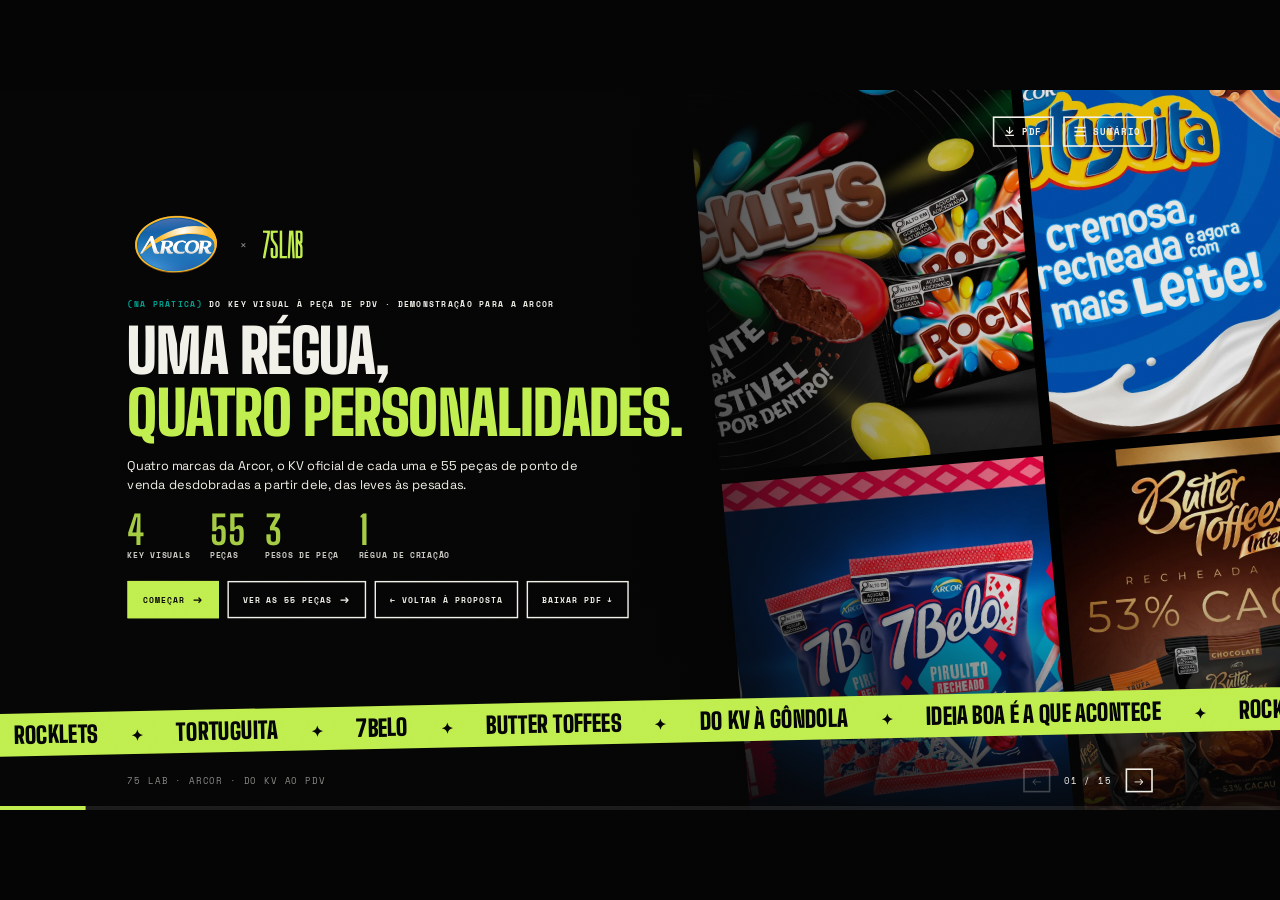
==== index.html @ d9211fee "Arcor × 75 LAB · Do KV ao PDV: estratégia de criação dos KVs e aplicação das 55 peças Co-Authored-By" ====
<!doctype html>
<html lang="pt-BR">
<head>
<meta charset="utf-8">
<meta name="viewport" content="width=device-width, initial-scale=1">
<title>Arcor × 75 LAB · Do KV ao PDV</title>
<meta name="description" content="Demonstração da 75 LAB para a Arcor: estratégia de criação do key visual à peça de ponto de venda, com 55 peças de Rocklets, Tortuguita, 7Belo e Butter Toffees.">
<meta name="robots" content="noindex">
<link rel="icon" href="assets/75lab-lime.png">
<link rel="preconnect" href="https://fonts.googleapis.com">
<link rel="preconnect" href="https://fonts.gstatic.com" crossorigin>
<link href="https://fonts.googleapis.com/css2?family=Big+Shoulders+Display:wght@700;900&family=Space+Grotesk:wght@400;500;600;700&family=Space+Mono:wght@400;700&display=swap" rel="stylesheet">
<link rel="stylesheet" href="assets/deck.css?v=20261029154907">
</head>
<body>

<svg width="0" height="0" style="position:absolute" aria-hidden="true">
  <symbol id="i-pincel" viewBox="0 0 48 48"><path d="M30 6l12 12-20 20H10V26zM25 11l12 12M10 38l-4 4"/></symbol>
  <symbol id="i-fabrica" viewBox="0 0 48 48"><path d="M6 42V20l10 6v-6l10 6v-6l10 6V8h6v34zM13 35h5M23 35h5M33 35h5"/></symbol>
  <symbol id="i-caminhao" viewBox="0 0 48 48"><path d="M4 11h24v21H4zM28 18h9l7 8v6H28z"/><circle cx="12" cy="36" r="4"/><circle cx="36" cy="36" r="4"/></symbol>
  <symbol id="i-rede" viewBox="0 0 48 48"><rect x="19" y="19" width="10" height="10"/><rect x="5" y="5" width="8" height="8"/><rect x="35" y="5" width="8" height="8"/><rect x="5" y="35" width="8" height="8"/><rect x="35" y="35" width="8" height="8"/><path d="M13 13l6 6M35 13l-6 6M13 35l6-6M35 35l-6-6"/></symbol>
  <symbol id="i-relogio" viewBox="0 0 48 48"><circle cx="24" cy="24" r="18"/><path d="M24 13v11l8 5"/></symbol>
  <symbol id="i-escudo" viewBox="0 0 48 48"><path d="M24 4l16 6v12c0 10-7 18-16 22C15 40 8 32 8 22V10z"/><path d="M17 24l5 5 9-10"/></symbol>
  <symbol id="i-olho" viewBox="0 0 48 48"><path d="M4 24s7-13 20-13 20 13 20 13-7 13-20 13S4 24 4 24z"/><circle cx="24" cy="24" r="6"/></symbol>
  <symbol id="i-cadeado" viewBox="0 0 48 48"><rect x="10" y="22" width="28" height="20"/><path d="M16 22v-6a8 8 0 0 1 16 0v6M24 30v5"/></symbol>
  <symbol id="i-check" viewBox="0 0 48 48"><path d="M9 25l9 9 21-21"/></symbol>
  <symbol id="i-x" viewBox="0 0 48 48"><path d="M12 12l24 24M36 12L12 36"/></symbol>
  <symbol id="i-qr" viewBox="0 0 64 64"><rect x="8" y="8" width="18" height="18"/><rect x="38" y="8" width="18" height="18"/><rect x="8" y="38" width="18" height="18"/><path d="M14 14h6v6h-6zM44 14h6v6h-6zM14 44h6v6h-6zM38 38h6v6h-6zM50 50h6M50 38v6M38 50h6M44 44h6"/></symbol>
  <symbol id="i-pin" viewBox="0 0 48 48"><path d="M24 44s14-13 14-24a14 14 0 0 0-28 0c0 11 14 24 14 24z"/><circle cx="24" cy="20" r="5"/></symbol>
  <symbol id="i-camera" viewBox="0 0 48 48"><path d="M6 15h36v25H6zM17 15l3-6h8l3 6"/><circle cx="24" cy="27" r="7"/></symbol>
  <symbol id="i-calendario" viewBox="0 0 48 48"><path d="M6 10h36v32H6zM6 19h36M16 5v9M32 5v9M13 27h5M22 27h5M31 27h5M13 34h5M22 34h5"/></symbol>
  <symbol id="i-grafico" viewBox="0 0 48 48"><path d="M7 7v34h35M13 33l9-10 6 6 12-14"/></symbol>
  <symbol id="i-alvo" viewBox="0 0 48 48"><circle cx="24" cy="24" r="18"/><circle cx="24" cy="24" r="10"/><circle cx="24" cy="24" r="2"/></symbol>
  <symbol id="i-pessoas" viewBox="0 0 48 48"><circle cx="17" cy="16" r="6"/><circle cx="33" cy="18" r="5"/><path d="M5 40c0-8 5-13 12-13s12 5 12 13M29 28c7 0 13 4 13 12"/></symbol>
  <symbol id="i-raio" viewBox="0 0 48 48"><path d="M27 4L10 27h12l-3 17 19-25H26z"/></symbol>
  <symbol id="i-loja" viewBox="0 0 48 48"><path d="M6 18l4-10h28l4 10zM8 18v24h32V18M20 42V30h8v12"/></symbol>
  <symbol id="i-caixa" viewBox="0 0 48 48"><path d="M6 14l18-8 18 8v20l-18 8-18-8zM6 14l18 8 18-8M24 22v20"/></symbol>
  <symbol id="i-arquivo" viewBox="0 0 48 48"><path d="M11 4h18l9 9v31H11zM28 4v10h10M17 25h14M17 32h14"/></symbol>
  <symbol id="i-alerta" viewBox="0 0 48 48"><path d="M24 6l20 36H4zM24 19v11M24 35v2"/></symbol>
  <symbol id="i-moeda" viewBox="0 0 48 48"><circle cx="24" cy="24" r="18"/><path d="M29 17h-7a4 4 0 0 0 0 8h4a4 4 0 0 1 0 8h-8M24 13v4M24 33v3"/></symbol>
  <symbol id="i-cubo" viewBox="0 0 48 48"><path d="M24 4l18 10v20L24 44 6 34V14zM6 14l18 10 18-10M24 24v20"/></symbol>
  <symbol id="i-sinal" viewBox="0 0 48 48"><circle cx="24" cy="30" r="3"/><path d="M16 22a11 11 0 0 1 16 0M10 16a19 19 0 0 1 28 0M24 33v10"/></symbol>
  <symbol id="i-lupa" viewBox="0 0 48 48"><circle cx="20" cy="20" r="13"/><path d="M30 30l13 13"/></symbol>
  <symbol id="i-tag" viewBox="0 0 48 48"><path d="M6 6h18l18 18-18 18L6 24z"/><circle cx="15" cy="15" r="3"/></symbol>
  <symbol id="i-pasta" viewBox="0 0 48 48"><path d="M5 10h14l4 5h20v25H5z"/></symbol>
  <symbol id="i-versao" viewBox="0 0 48 48"><circle cx="12" cy="10" r="5"/><circle cx="12" cy="38" r="5"/><circle cx="36" cy="18" r="5"/><path d="M12 15v18M36 23c0 9-12 6-21 13"/></symbol>
  <symbol id="i-nota" viewBox="0 0 48 48"><path d="M10 4h28v40l-5-4-5 4-4-4-5 4-4-4-5 4zM17 16h14M17 24h14M17 32h8"/></symbol>
  <symbol id="i-seta" viewBox="0 0 48 48"><path d="M7 24h32M29 14l10 10-10 10"/></symbol>
  <symbol id="i-chat" viewBox="0 0 48 48"><path d="M6 8h36v24H20l-9 8v-8H6z"/></symbol>
  <symbol id="i-mail" viewBox="0 0 48 48"><path d="M5 10h38v28H5zM5 10l19 16 19-16"/></symbol>
  <symbol id="i-fone" viewBox="0 0 48 48"><path d="M10 6h8l4 10-5 4c2 5 6 9 11 11l4-5 10 4v8c0 2-2 4-4 4C20 42 6 28 6 10c0-2 2-4 4-4z"/></symbol>
  <symbol id="i-clique" viewBox="0 0 48 48"><path d="M19 26V9a4 4 0 0 1 8 0v13l9 2c3 .7 5 3.6 4.4 6.6L39 39c-.5 3-3 5-6 5H24c-2 0-3.8-1-5-2.6L11 31c-1.4-2 0-4.8 2.4-4.8 1 0 2 .4 2.7 1.2L19 30"/><path d="M8 12l4 2M10 4l3 4M18 1v4"/></symbol>
  <symbol id="i-funil" viewBox="0 0 48 48"><path d="M5 7h38L28 25v15l-8 4V25z"/></symbol>
</svg>

<div id="wrap"><div id="stage" class="t-foto capa">

  <!-- ===================================================== 01 capa -->
  <section id="capa" class="tela s-capa ativa" data-tema="foto" data-titulo="Capa" data-cap="">
    <div class="kvs-capa sangra" aria-hidden="true">
      <img src="assets/kv/rocklets.webp" alt=""><img src="assets/kv/tortuguita.webp" alt=""><img src="assets/kv/7belo.webp" alt=""><img src="assets/kv/butter-toffees.webp" alt="">
    </div>
    <div class="veu sangra"></div>
    <div class="texto">
      <div class="duas-marcas anima"><img class="arcor" src="assets/logos/arcor.svg" alt="Arcor"><span>×</span><img class="lab" src="assets/logos/75lab-logo-lime.svg" alt="75 LAB"></div>
      <span class="eyebrow anima d1"><b>(Na prática)</b> Do key visual à peça de PDV · demonstração para a Arcor</span>
      <h1 class="anima d2">Uma régua,<br><span>quatro personalidades.</span></h1>
      <p class="lead anima d3">Quatro marcas da Arcor, o KV oficial de cada uma e 55 peças de ponto de venda desdobradas a partir dele, das leves às pesadas.</p>
      <div class="nums-capa anima d4"><span><b data-conta="4">4</b>key visuals</span><span><b data-conta="55">55</b>peças</span><span><b data-conta="3">3</b>pesos de peça</span><span><b data-conta="1">1</b>régua de criação</span></div>
      <div class="acoes anima d5">
        <button class="botao cheio seta" data-ir="por-que" data-cursor="Ir">Começar</button>
        <button class="botao seta" data-ir="galeria" data-cursor="Ver">Ver as 55 peças</button>
        <a class="botao so-tela" href="https://projetos.75lab.com.br/arcor-rfq-75lab/" data-cursor="Voltar">← Voltar à proposta</a>
        <a class="botao so-tela" href="arcor-kv-pdv-75lab.pdf" download="Arcor x 75 LAB - Do KV ao PDV.pdf" data-cursor="Baixar">Baixar PDF ↓</a>
      </div>
    </div>
    <div class="marquee sangra"><div>
      <span>Rocklets</span><span>Tortuguita</span><span>7Belo</span><span>Butter Toffees</span><span>Do KV à gôndola</span><span>Ideia boa é a que acontece</span>
      <span>Rocklets</span><span>Tortuguita</span><span>7Belo</span><span>Butter Toffees</span><span>Do KV à gôndola</span><span>Ideia boa é a que acontece</span>
    </div></div>
  </section>

  <!-- ===================================================== 02 por que -->
  <section id="por-que" class="tela s-porq" data-tema="claro" data-titulo="Por que fizemos antes de pedir" data-cap="(01) O ponto de partida">
    <span class="eyebrow anima"><b>(01)</b> Por que esta demonstração existe</span>
    <h2 class="anima d1">Fizemos antes de pedir, <span class="onda t-teal">com o que já é de vocês.</span></h2>
    <p class="lead anima d2">Pegamos quatro marcas reais da Arcor e o key visual oficial de cada uma, sem briefing e sem manual de marca, e desdobramos em peças de ponto de venda. É o mesmo caminho que a conta percorre toda semana: o KV entra, a peça sai pronta para aprovar.</p>
    <div class="trio">
      <div class="anima d2"><span class="n">Entra</span><strong class="num" data-conta="4">4</strong><b>KVs oficiais</b><p>Rocklets, Tortuguita, 7Belo e Butter Toffees, exatamente como a Arcor publica.</p></div>
      <i class="sta anima d3"></i>
      <div class="anima d3"><span class="n">Decide</span><strong class="num" data-conta="4">4</strong><b>decisões de criação</b><p>Promessa, herói, forma e caminho do shopper. Sempre nessa ordem.</p></div>
      <i class="sta anima d4"></i>
      <div class="sai anima d4"><span class="n">Sai</span><strong class="num" data-conta="55">55</strong><b>peças para aprovar</b><p>Conceito realista de cada peça, com medida, material e tiragem, antes de virar 3D.</p></div>
    </div>
    <p class="aviso anima d5"><svg class="ic p"><use href="#i-alerta"/></svg>Demonstração criada sem briefing nem manual de marca da Arcor. Os KVs são os oficiais das marcas; as peças são conceitos da 75 LAB em aprovação.</p>
  </section>

  <!-- ===================================================== 03 os KVs -->
  <section id="kvs" class="tela s-kvs" data-tema="escuro" data-titulo="O KV é a promessa" data-cap="(01) O ponto de partida">
    <span class="eyebrow anima"><b>(01)</b> Os quatro key visuals</span>
    <h2 class="anima d1">O KV é a promessa. <span class="t-lime">A peça tem de cumpri-la na gôndola.</span></h2>
    <div class="quatro-kv">
      <figure class="amplia anima zoom d2" data-amplia="assets/kv/rocklets.webp" data-legenda="KV oficial Rocklets" data-cursor="Ampliar"><img src="assets/kv/rocklets-p.webp" alt="KV Rocklets"><q>Crocante por fora, irresistível por dentro.</q><span>Rocklets</span></figure>
      <figure class="amplia anima zoom d3" data-amplia="assets/kv/tortuguita.webp" data-legenda="KV oficial Tortuguita" data-cursor="Ampliar"><img src="assets/kv/tortuguita-p.webp" alt="KV Tortuguita"><q>Cremosa, recheada e agora com mais leite.</q><span>Tortuguita</span></figure>
      <figure class="amplia anima zoom d4" data-amplia="assets/kv/7belo.webp" data-legenda="KV oficial 7Belo" data-cursor="Ampliar"><img src="assets/kv/7belo-p.webp" alt="KV 7Belo"><q>O sabor inconfundível de 7Belo agora em pirulito.</q><span>7Belo</span></figure>
      <figure class="amplia anima zoom d5" data-amplia="assets/kv/butter-toffees.webp" data-legenda="KV oficial Butter Toffees Intense" data-cursor="Ampliar"><img src="assets/kv/butter-toffees-p.webp" alt="KV Butter Toffees"><q>Recheada com 53% cacau.</q><span>Butter Toffees</span></figure>
    </div>
    <span class="cta so-tela"><svg class="ic"><use href="#i-clique"/></svg>Clique no KV para ver inteiro</span>
    <p class="fonte">Key visuals oficiais das marcas Arcor, usados como referência obrigatória: mesmo logo, mesma embalagem, mesmas cores e mesma linguagem.</p>
  </section>

  <!-- ===================================================== 04 método -->
  <section id="metodo" class="tela s-met" data-tema="claro" data-titulo="Do KV à peça em quatro decisões" data-cap="(02) A estratégia de criação">
    <span class="eyebrow anima"><b>(02)</b> A estratégia de criação</span>
    <h2 class="anima d1">Do KV à peça em <span class="onda t-teal">quatro decisões.</span></h2>
    <div class="degraus4">
      <div class="dg anima d2"><span class="n">01</span><svg class="ic vivo"><use href="#i-olho"/></svg><b>Ler a promessa</b><p>O que o KV diz numa frase. A peça repete a promessa, não inventa outra.</p><em>Rocklets: crocante por fora, irresistível por dentro</em></div>
      <div class="dg anima d3"><span class="n">02</span><svg class="ic vivo"><use href="#i-alvo"/></svg><b>Eleger o herói</b><p>O elemento de que a marca é dona e que ninguém confunde com o vizinho de gôndola.</p><em>Rocklets: a drágea colorida partida ao meio</em></div>
      <div class="dg anima d4"><span class="n">03</span><svg class="ic vivo"><use href="#i-cubo"/></svg><b>Levar o herói para a forma</b><p>O herói deixa de ser impressão e vira estrutura: volume, recorte, camada.</p><em>Rocklets: meias esferas termoformadas nas cores da marca</em></div>
      <div class="dg anima d5"><span class="n">04</span><svg class="ic vivo"><use href="#i-pin"/></svg><b>Distribuir pelo caminho</b><p>Cada peso de peça trabalha num metro diferente da loja, da porta ao caixa.</p><em>Rocklets: do adesivo de chão à fachada</em></div>
      <svg class="liga-met" viewBox="0 0 1456 30" preserveAspectRatio="none" aria-hidden="true"><path class="liga" d="M0 15H1440"/><path d="M1426 5l14 10-14 10" fill="none" stroke="currentColor" stroke-width="3"/></svg>
    </div>
    <div class="exemplo anima d6">
      <img src="assets/kv/rocklets-p.webp" alt="KV Rocklets">
      <svg class="ic seta-ex"><use href="#i-seta"/></svg>
      <img src="assets/pecas/rocklets/02-wobbler-p.webp" alt="Wobbler Rocklets">
      <img src="assets/pecas/rocklets/07-display-chao-p.webp" alt="Display de chão Rocklets">
      <img src="assets/pecas/rocklets/12-ilha-p.webp" alt="Ilha Rocklets">
      <p>A mesma drágea do KV, no wobbler de 15 cm, no display de 1,60 m e na ilha de 2 m.</p>
    </div>
  </section>

  <!-- ===================================================== 05 a regra -->
  <section id="regra" class="tela s-reg" data-tema="escuro" data-titulo="Inovar na ideia, nunca no efeito" data-cap="(02) A estratégia de criação">
    <span class="eyebrow anima"><b>(02)</b> A régua de criação</span>
    <h2 class="anima d1">Inovar na ideia e na forma. <span class="t-lime">Nunca no efeito.</span></h2>
    <div class="lados">
      <div class="entra anima esq d2"><span class="eyebrow"><svg class="ic p"><use href="#i-check"/></svg>Entra</span>
        <ul><li>Recorte eletrônico com borda real</li><li>Camadas de PS e papelão com espessura aparente</li><li>Hot stamping e verniz localizado</li><li>Acrílico com reflexo verdadeiro</li><li>Uma ideia forte por peça, com respiro</li><li>Embalagem real abastecendo a peça</li></ul></div>
      <div class="sai anima dir d3"><span class="eyebrow"><svg class="ic p"><use href="#i-x"/></svg>Fica de fora</span>
        <ul><li>Neon e LED brilhando em tudo</li><li>Brilho mágico e partículas</li><li>Chocolate em computação gráfica</li><li>Cor saturada e luz cinematográfica</li><li>Excesso de elementos e simetria perfeita</li><li>Caixa retangular com arte colada</li></ul></div>
    </div>
    <div class="foto-regra anima d4"><img src="assets/pecas/butter-toffees/09-totem-p.webp" alt="Totem Butter Toffees"><p><b>Foto de estúdio, não ilustração.</b> Fundo cinza neutro, luz suave, sombra real no piso. A peça é o único destaque, para a aprovação julgar a peça e não o cenário.</p></div>
    <p class="fonte">Régua aplicada nos 55 conceitos da rodada 2. A rodada 1, de artes planas aplicadas em caixas genéricas, foi reprovada pela própria 75 LAB antes de chegar a vocês.</p>
  </section>

  <!-- ===================================================== 06 sistema -->
  <section id="sistema" class="tela s-sis" data-tema="lime" data-titulo="Leves, médias e pesadas" data-cap="(02) A estratégia de criação">
    <span class="eyebrow anima"><b>(02)</b> O sistema de peças</span>
    <h2 class="anima d1">Leves convertem, médias criam ponto extra, <span class="apagada">pesadas mudam o espaço.</span></h2>
    <div class="pesos">
      <div class="ps anima d2"><span class="tag">Leves · 6 peças</span><b>Na gôndola</b><p>Régua, wobbler, stopper, testeira, clip strip e adesivo de chão. Chamam o olhar no ponto de preço e levam a mão até o produto.</p><div class="tir"><i style="--w:100%"><span>wobbler</span>3.000</i><i style="--w:66%"><span>régua e stopper</span>2.000</i><i style="--w:50%"><span>clip strip</span>1.500</i><i style="--w:27%"><span>testeira</span>800</i></div></div>
      <div class="ps anima d3"><span class="tag">Médias · 5 peças</span><b>No ponto extra</b><p>Display de chão, display de balcão, totem, ponta de gôndola e portal. Tiram a marca da prateleira e criam um segundo lugar de compra.</p><div class="tir"><i style="--w:50%"><span>display de balcão</span>1.500</i><i style="--w:10%"><span>display de chão</span>300</i><i style="--w:4%"><span>totem</span>120</i><i style="--w:2%"><span>ponta de gôndola</span>60</i></div></div>
      <div class="ps anima d4"><span class="tag">Pesadas · 4 peças</span><b>No espaço</b><p>Ilha, store in store, degustação e fachada. Poucas unidades nas lojas certas, onde a marca vira destino.</p><div class="tir"><i style="--w:1%"><span>ilha</span>15</i><i style="--w:1%"><span>store in store e degustação</span>10</i><i style="--w:1%"><span>fachada</span>4</i></div></div>
    </div>
    <p class="fonte">Tiragem de referência por marca, usada para dimensionar material e acabamento de cada peça. Quinze peças por marca; a Tortuguita fechou a rodada 2 nas leves e médias.</p>
  </section>

  <!-- ===================================================== 07 Rocklets -->
  <section id="rocklets" class="tela s-mrc s-rk" data-tema="escuro" data-titulo="Rocklets · a drágea vira volume" data-cap="(03) As quatro marcas" style="--m1:#E52421;--m2:#FFC20E">
    <div class="fundo-m sangra"></div>
    <span class="eyebrow anima"><b>Rocklets</b> · RK-01 a RK-15</span>
    <h2 class="anima d1">A drágea sai do KV <span class="t-m">e vira volume.</span></h2>
    <img class="kv-m amplia anima esq d2" src="assets/kv/rocklets-p.webp" data-amplia="assets/kv/rocklets.webp" data-legenda="KV oficial Rocklets" data-cursor="Ampliar" alt="KV Rocklets">
    <dl class="leitura anima d3">
      <div><dt>Promessa</dt><dd>Crocante por fora, irresistível por dentro.</dd></div>
      <div><dt>Herói</dt><dd>A drágea colorida partida, mostrando o chocolate.</dd></div>
      <div><dt>Código</dt><dd>Fundo preto em espiral, explosão de cores, letreiro marrom.</dd></div>
      <div><dt>Forma</dt><dd>Meias esferas termoformadas nas cores da marca, recorte que segue a silhueta das drágeas.</dd></div>
    </dl>
    <figure class="heroi amplia anima zoom d2" data-amplia="assets/pecas/rocklets/07-display-chao.webp" data-legenda="RK-07 · Display de chão Rocklets" data-cursor="Ampliar"><img src="assets/pecas/rocklets/07-display-chao.webp" alt="Display de chão Rocklets"><span class="etq"><b>RK-07</b>display de chão em espiral</span></figure>
    <div class="faixa-m anima d4">
      <img class="amplia" src="assets/pecas/rocklets/02-wobbler-p.webp" data-amplia="assets/pecas/rocklets/02-wobbler.webp" data-legenda="RK-02 · Wobbler Rocklets" data-cursor="Ampliar" alt="Wobbler">
      <img class="amplia" src="assets/pecas/rocklets/08-display-balcao-p.webp" data-amplia="assets/pecas/rocklets/08-display-balcao.webp" data-legenda="RK-08 · Display de balcão Rocklets" data-cursor="Ampliar" alt="Display de balcão">
      <img class="amplia" src="assets/pecas/rocklets/11-portal-p.webp" data-amplia="assets/pecas/rocklets/11-portal.webp" data-legenda="RK-11 · Portal de corredor Rocklets" data-cursor="Ampliar" alt="Portal">
      <img class="amplia" src="assets/pecas/rocklets/15-fachada-p.webp" data-amplia="assets/pecas/rocklets/15-fachada.webp" data-legenda="RK-15 · Fachada de loja Rocklets" data-cursor="Ampliar" alt="Fachada">
    </div>
    <p class="porque anima d5">O display de chão gira como o vinil do fundo do KV: a espiral deixa de ser fundo e vira prateleira.</p>
  </section>

  <!-- ===================================================== 08 Tortuguita -->
  <section id="tortuguita" class="tela s-mrc s-tg" data-tema="escuro" data-titulo="Tortuguita · a mascote sai do papel" data-cap="(03) As quatro marcas" style="--m1:#FFD200;--m2:#FFFFFF">
    <div class="fundo-m sangra"></div>
    <figure class="heroi amplia anima esq d1" data-amplia="assets/pecas/tortuguita/08-display-balcao.webp" data-legenda="TG-08 · Display de balcão Tortuguita" data-cursor="Ampliar"><img src="assets/pecas/tortuguita/08-display-balcao.webp" alt="Display de balcão Tortuguita"><span class="etq"><b>TG-08</b>display de balcão</span></figure>
    <span class="eyebrow anima"><b>Tortuguita</b> · TG-01 a TG-10</span>
    <h2 class="anima d1">A mascote sai do papel <span class="t-m">e surfa na prateleira.</span></h2>
    <dl class="leitura anima d2">
      <div><dt>Promessa</dt><dd>Cremosa, recheada e agora com mais leite.</dd></div>
      <div><dt>Herói</dt><dd>A tartaruga surfando na onda de leite e chocolate.</dd></div>
      <div><dt>Código</dt><dd>Azul com espiral clara, letreiro amarelo com contorno azul.</dd></div>
      <div><dt>Forma</dt><dd>A mascote como recorte grande em camadas, e a onda de leite e chocolate como recorte da base.</dd></div>
    </dl>
    <img class="kv-m amplia anima d3" src="assets/kv/tortuguita-p.webp" data-amplia="assets/kv/tortuguita.webp" data-legenda="KV oficial Tortuguita" data-cursor="Ampliar" alt="KV Tortuguita">
    <div class="faixa-m anima d4">
      <img class="amplia" src="assets/pecas/tortuguita/02-wobbler-p.webp" data-amplia="assets/pecas/tortuguita/02-wobbler.webp" data-legenda="TG-02 · Wobbler Tortuguita" data-cursor="Ampliar" alt="Wobbler">
      <img class="amplia" src="assets/pecas/tortuguita/06-adesivo-chao-p.webp" data-amplia="assets/pecas/tortuguita/06-adesivo-chao.webp" data-legenda="TG-06 · Adesivo de chão Tortuguita" data-cursor="Ampliar" alt="Adesivo de chão">
      <img class="amplia" src="assets/pecas/tortuguita/09-totem-p.webp" data-amplia="assets/pecas/tortuguita/09-totem.webp" data-legenda="TG-09 · Totem Tortuguita" data-cursor="Ampliar" alt="Totem">
      <img class="amplia" src="assets/pecas/tortuguita/10-ponta-gondola-p.webp" data-amplia="assets/pecas/tortuguita/10-ponta-gondola.webp" data-legenda="TG-10 · Ponta de gôndola Tortuguita" data-cursor="Ampliar" alt="Ponta de gôndola">
    </div>
    <p class="porque anima d5">Personagem é o que a criança aponta de longe. Por isso a tartaruga é sempre a maior coisa da peça, e o produto fica na onda.</p>
  </section>

  <!-- ===================================================== 09 7Belo -->
  <section id="7belo" class="tela s-mrc s-7b" data-tema="escuro" data-titulo="7Belo · o pirulito em tamanho de loja" data-cap="(03) As quatro marcas" style="--m1:#FF4D7A;--m2:#FFFFFF">
    <div class="fundo-m sangra"></div>
    <img class="kv-m amplia anima d1" src="assets/kv/7belo-p.webp" data-amplia="assets/kv/7belo.webp" data-legenda="KV oficial 7Belo" data-cursor="Ampliar" alt="KV 7Belo">
    <div class="cab-m">
      <span class="eyebrow anima"><b>7Belo</b> · 7B-01 a 7B-15</span>
      <h2 class="anima d1">O pirulito ganha <span class="t-m">tamanho de loja.</span></h2>
    </div>
    <dl class="leitura anima d2">
      <div><dt>Promessa</dt><dd>O sabor inconfundível de 7Belo, agora em pirulito.</dd></div>
      <div><dt>Herói</dt><dd>O pirulito de framboesa, a novidade da linha.</dd></div>
      <div><dt>Código</dt><dd>Azul-marinho com losangos de carta, ziguezague rosa.</dd></div>
      <div><dt>Forma</dt><dd>Pirulitos gigantes em volume, esfera em acrílico e palito em tubo branco, losangos nas laterais.</dd></div>
    </dl>
    <div class="tres-h anima d3">
      <figure class="amplia" data-amplia="assets/pecas/7belo/02-wobbler.webp" data-legenda="7B-02 · Wobbler 7Belo" data-cursor="Ampliar"><img src="assets/pecas/7belo/02-wobbler-p.webp" alt="Wobbler 7Belo"><span class="etq"><b>7B-02</b>wobbler</span></figure>
      <figure class="amplia" data-amplia="assets/pecas/7belo/11-portal.webp" data-legenda="7B-11 · Portal de corredor 7Belo" data-cursor="Ampliar"><img src="assets/pecas/7belo/11-portal-p.webp" alt="Portal 7Belo"><span class="etq"><b>7B-11</b>portal de corredor</span></figure>
      <figure class="amplia" data-amplia="assets/pecas/7belo/14-degustacao.webp" data-legenda="7B-14 · Ambientação de degustação 7Belo" data-cursor="Ampliar"><img src="assets/pecas/7belo/14-degustacao-p.webp" alt="Degustação 7Belo"><span class="etq"><b>7B-14</b>degustação</span></figure>
    </div>
    <p class="porque anima d4">Lançamento precisa ser visto antes de ser lido. O pirulito em volume avisa a novidade do outro lado do corredor, e o losango garante que é 7Belo.</p>
  </section>

  <!-- ===================================================== 10 Butter Toffees -->
  <section id="butter-toffees" class="tela s-mrc s-bt" data-tema="escuro" data-titulo="Butter Toffees · a boutique dentro do supermercado" data-cap="(03) As quatro marcas" style="--m1:#D9B26A;--m2:#F2E3C2">
    <div class="fundo-m sangra"></div>
    <span class="eyebrow anima"><b>Butter Toffees Intense</b> · BT-01 a BT-15</span>
    <h2 class="anima d1">Uma boutique de chocolate <span class="t-m">dentro do supermercado.</span></h2>
    <dl class="leitura anima d2">
      <div><dt>Promessa</dt><dd>Recheada com 53% cacau.</dd></div>
      <div><dt>Herói</dt><dd>O bombom partido na onda de chocolate.</dd></div>
    </dl>
    <figure class="heroi amplia anima zoom d2" data-amplia="assets/pecas/butter-toffees/13-store-in-store.webp" data-legenda="BT-13 · Store in store Butter Toffees" data-cursor="Ampliar"><img src="assets/pecas/butter-toffees/13-store-in-store.webp" alt="Store in store Butter Toffees"><span class="etq"><b>BT-13</b>store in store</span></figure>
    <dl class="leitura dir-l anima d3">
      <div><dt>Código</dt><dd>Marrom profundo, splash de chocolate, serifa dourada.</dd></div>
      <div><dt>Forma</dt><dd>Marrom fosco com dourado em hot stamping, recortes em camadas como onda de chocolate, poucos elementos e muito respiro.</dd></div>
    </dl>
    <img class="kv-m amplia anima d3" src="assets/kv/butter-toffees-p.webp" data-amplia="assets/kv/butter-toffees.webp" data-legenda="KV oficial Butter Toffees Intense" data-cursor="Ampliar" alt="KV Butter Toffees">
    <div class="faixa-m anima d4">
      <img class="amplia" src="assets/pecas/butter-toffees/02-wobbler-p.webp" data-amplia="assets/pecas/butter-toffees/02-wobbler.webp" data-legenda="BT-02 · Wobbler Butter Toffees" data-cursor="Ampliar" alt="Wobbler">
      <img class="amplia" src="assets/pecas/butter-toffees/09-totem-p.webp" data-amplia="assets/pecas/butter-toffees/09-totem.webp" data-legenda="BT-09 · Totem Butter Toffees" data-cursor="Ampliar" alt="Totem">
      <img class="amplia" src="assets/pecas/butter-toffees/14-degustacao-p.webp" data-amplia="assets/pecas/butter-toffees/14-degustacao.webp" data-legenda="BT-14 · Ambientação de degustação Butter Toffees" data-cursor="Ampliar" alt="Degustação">
    </div>
    <p class="porque anima d5">Premium se mostra pelo que falta: menos peças na gôndola, mais acabamento, e o dourado só onde a mão encosta.</p>
  </section>

  <!-- ===================================================== 11 galeria -->
  <section id="galeria" class="tela s-gal" data-tema="claro" data-titulo="As 55 peças" data-cap="(04) As 55 peças">
    <span class="eyebrow anima"><b>(04)</b> As 55 peças da rodada 2</span>
    <h2 class="anima d1">Cada peça com medida, material <span class="onda t-teal">e função na loja.</span></h2>
    <div class="filtros anima d2" id="galMarcas"></div>
    <div class="filtros pesos-f anima d2" id="galPesos"></div>
    <div class="grade-g anima d3" id="galGrade"></div>
    <div class="ficha-g anima dir d3" id="galFicha"></div>
    <span class="cta so-tela"><svg class="ic"><use href="#i-clique"/></svg>Escolha a marca e clique na peça</span>
    <div class="todas-g" id="galTodas" aria-hidden="true"></div>
  </section>

  <!-- ===================================================== 12 mesma peça -->
  <section id="comparar" class="tela s-cmp" data-tema="escuro" data-titulo="A mesma peça, quatro marcas" data-cap="(04) As 55 peças">
    <span class="eyebrow anima"><b>(04)</b> A régua por trás das quatro</span>
    <h2 class="anima d1">A estrutura é uma régua. <span class="t-lime">A personalidade é da marca.</span></h2>
    <div class="tipos anima d2" id="cmpTipos"></div>
    <div class="quatro-c anima d3" id="cmpGrade"></div>
    <p class="leg-c anima d4" id="cmpTxt"></p>
    <span class="cta so-tela"><svg class="ic"><use href="#i-clique"/></svg>Troque o tipo de peça</span>
  </section>

  <!-- ===================================================== 13 jornada -->
  <section id="jornada" class="tela s-jor" data-tema="claro" data-titulo="O caminho do shopper" data-cap="(05) Na loja">
    <span class="eyebrow anima"><b>(05)</b> Na loja</span>
    <h2 class="anima d1">Cada peça trabalha <span class="onda t-teal">num metro diferente da loja.</span></h2>
    <div class="caminho">
      <svg class="trilha-j" viewBox="0 0 1456 40" preserveAspectRatio="none" aria-hidden="true"><path class="liga" d="M10 20H1440"/><path d="M1426 10l14 10-14 10" fill="none" stroke="currentColor" stroke-width="3"/></svg>
      <div class="et anima d2"><span class="n">01</span><b>Entrada</b><p>chama de longe</p><div class="imgs"><img src="assets/pecas/7belo/15-fachada-p.webp" alt="Fachada"><img src="assets/pecas/7belo/09-totem-p.webp" alt="Totem"></div><em>fachada · totem</em></div>
      <div class="et anima d3"><span class="n">02</span><b>Corredor</b><p>muda a direção do passo</p><div class="imgs"><img src="assets/pecas/7belo/11-portal-p.webp" alt="Portal"><img src="assets/pecas/7belo/06-adesivo-chao-p.webp" alt="Adesivo de chão"></div><em>portal · adesivo de chão</em></div>
      <div class="et anima d4"><span class="n">03</span><b>Gôndola</b><p>para o olhar no ponto de preço</p><div class="imgs"><img src="assets/pecas/7belo/03-stopper-p.webp" alt="Stopper"><img src="assets/pecas/7belo/04-testeira-p.webp" alt="Testeira"></div><em>stopper · testeira · régua · wobbler</em></div>
      <div class="et anima d5"><span class="n">04</span><b>Ponto extra</b><p>cria um segundo lugar de compra</p><div class="imgs"><img src="assets/pecas/7belo/12-ilha-p.webp" alt="Ilha"><img src="assets/pecas/7belo/10-ponta-gondola-p.webp" alt="Ponta de gôndola"></div><em>ilha · ponta · display de chão</em></div>
      <div class="et anima d6"><span class="n">05</span><b>Caixa</b><p>fecha no impulso</p><div class="imgs"><img src="assets/pecas/7belo/08-display-balcao-p.webp" alt="Display de balcão"><img src="assets/pecas/7belo/05-clipstrip-p.webp" alt="Clip strip"></div><em>display de balcão · clip strip</em></div>
    </div>
    <p class="porque-j anima d6">Uma campanha completa não é a soma das peças: é a sequência. Com 7Belo, o shopper vê o pirulito na entrada, encontra no corredor e leva no caixa.</p>
  </section>

  <!-- ===================================================== 14 próximos passos -->
  <section id="depois" class="tela s-dep2" data-tema="escuro" data-titulo="Do conceito à loja" data-cap="(05) Na loja">
    <span class="eyebrow anima"><b>(05)</b> Depois da aprovação</span>
    <h2 class="anima d1">O conceito aprovado <span class="t-lime">já sabe virar peça.</span></h2>
    <div class="trilho-d">
      <i class="linha-d"></i>
      <div class="pd anima d2"><span class="bol">01</span><em>Hoje</em><b>Aprovação</b><p>Os 55 conceitos com código (RK, TG, 7B e BT) para aprovar ou pedir ajuste peça a peça.</p></div>
      <div class="pd anima d3"><span class="bol">02</span><em>Modelo</em><b>3D e AR</b><p>O aprovado vira modelo 3D e realidade aumentada em tamanho real, aprovado dentro da loja.</p></div>
      <div class="pd anima d4"><span class="bol">03</span><em>Engenharia</em><b>Projeto executivo</b><p>Faca, vistas e cotas em DXF e PDF A3, com material e acabamento de cada peça.</p></div>
      <div class="pd anima d5"><span class="bol">04</span><em>Parceiros</em><b>Cotação e produção</b><p>Cotação garantida com parceiros homologados, prova de cor e piloto antes da tiragem.</p></div>
      <div class="pd anima d6"><span class="bol">05</span><em>Loja</em><b>Rastreio</b><p>Cada peça sai com número de série: quais chegaram, quantas montaram, com foto.</p></div>
    </div>
    <div class="acoes-d anima d6">
      <a class="botao cheio seta" href="https://projetos.75lab.com.br/arcor-rfq-75lab/#31" data-cursor="Ver">Ver a realidade aumentada na proposta</a>
      <a class="botao seta" href="https://projetos.75lab.com.br/arcor-rfq-75lab/#32" data-cursor="Ver">Ver o rastreio de PDV</a>
    </div>
  </section>

  <!-- ===================================================== 15 encerramento -->
  <section id="fim" class="tela s-fim2" data-tema="lime" data-titulo="Voltar à proposta" data-cap="(05) Na loja">
    <div class="duas-marcas anima"><img class="arcor" src="assets/logos/arcor.svg" alt="Arcor"><span>×</span><img class="lab" src="assets/logos/75lab-logo-preto.svg" alt="75 LAB"></div>
    <h2 class="anima d1">Ideia boa é a que acontece <span class="apagada">na gôndola.</span></h2>
    <p class="lead anima d2">Esta é a criação que a Arcor recebe toda semana: o KV de vocês, lido com estratégia, desdobrado em peças que sabem onde vão ficar na loja.</p>
    <div class="acoes anima d3">
      <a class="botao cheio seta" href="https://projetos.75lab.com.br/arcor-rfq-75lab/" data-cursor="Voltar">Voltar à proposta técnica</a>
      <a class="botao seta" href="https://wa.me/5511986765634?text=Ol%C3%A1%2C%20vi%20a%20demonstra%C3%A7%C3%A3o%20de%20PDV%20da%2075%20LAB%20para%20a%20Arcor" target="_blank" rel="noopener" data-cursor="Abrir">Fale conosco no WhatsApp</a>
      <button class="botao seta" data-ir="galeria" data-cursor="Ver">Rever as 55 peças</button>
    </div>
    <div class="mosaico-f anima d4" aria-hidden="true">
      <img src="assets/pecas/rocklets/12-ilha-p.webp" alt=""><img src="assets/pecas/tortuguita/10-ponta-gondola-p.webp" alt=""><img src="assets/pecas/7belo/11-portal-p.webp" alt=""><img src="assets/pecas/butter-toffees/15-fachada-p.webp" alt="">
    </div>
    <p class="inst anima d5">75 LAB Estratégia, Design e Produção Ltda · CNPJ 55.470.982/0001-77 · CENU, Torre Norte, Av. das Nações Unidas, 12.901, Brooklin, São Paulo, SP · contato@75lab.com.br · 75lab.com.br · Demonstração criada sem briefing nem manual de marca da Arcor.</p>
  </section>

  <header id="topo">
    <div class="marcas">
      <img class="arc" src="assets/logos/arcor.svg" alt="Arcor">
      <span class="x">×</span>
      <img class="lab m-escuro" src="assets/75lab-lime.png" alt="75 LAB"><img class="lab m-claro" src="assets/75lab-black.png" alt="75 LAB">
    </div>
    <div class="dir"><span class="cap" id="capTxt"></span><a id="btnPdf" href="arcor-kv-pdv-75lab.pdf" download="Arcor x 75 LAB - Do KV ao PDV.pdf" data-cursor="Baixar" aria-label="Baixar a apresentação em PDF"><svg viewBox="0 0 24 24" aria-hidden="true"><path d="M12 3v12M6 10l6 6 6-6M4 20h16"/></svg>PDF</a><button id="btnSumario" data-sumario data-cursor="Abrir"><span><i></i><i></i><i></i></span>Sumário</button></div>
  </header>
  <footer id="rodape">
    <span class="assin">75 LAB · Arcor · Do KV ao PDV</span>
    <div class="nav"><button id="ant" aria-label="Tela anterior" data-cursor="Voltar">←</button><span id="cont">01 / 15</span><button id="prox" aria-label="Próxima tela" data-cursor="Seguir">→</button></div>
  </footer>
  <div id="prog"><i></i></div>
  <div id="wipe"><img src="assets/75lab-black.png" alt=""></div>
  <nav id="sumario" aria-label="Sumário"><button class="botao mini fechar" data-cursor="Fechar">Fechar ✕</button><h2>Sumário · <span>Arcor × 75 LAB</span></h2><ol id="sumLista"></ol></nav>
  <div class="grao"></div>
</div></div>

<div id="caixa" role="dialog" aria-label="Imagem ampliada"><button class="fechar" data-cursor="Fechar">Fechar ✕</button><img id="cxImg" alt=""><p id="cxTxt"></p></div>
<div id="cursor"></div><div id="anel"><span id="anelTxt"></span></div>
<div id="gire"><img src="assets/75lab-lime.png" alt="75 LAB"><div class="tel"></div><h3>Gire o celular</h3><p>A apresentação foi desenhada na horizontal. Deitado, o celular mostra a tela inteira.</p><button class="botao mini" id="verAssim">Ver assim mesmo</button></div>

<script src="assets/pecas.js?v=20261029154907"></script>
<script src="assets/deck.js?v=20261029154907"></script>
</body>
</html>
---- assets/deck.css ----
/* Arcor × 75 LAB · Do KV ao PDV · identidade do 75lab.com.br
   palco fixo 1600x900 escalado; cantos retos; Big Shoulders + Space Grotesk + Space Mono */
:root{
  --ink:#050505;--ink-2:#101013;--ink-3:#17171c;--ink-4:#22222a;
  --paper:#F2F1E9;--paper-2:#E7E5DA;--paper-3:#DAD7C8;
  --lime:#C0EE4E;--lime-2:#AFD637;--teal:#01A290;--teal-2:#06C6AE;--alerta:#E8412C;
  --titulo:'Big Shoulders Display',Impact,sans-serif;--corpo:'Space Grotesk',system-ui,sans-serif;--mono:'Space Mono',ui-monospace,monospace;
  --linha-c:rgba(5,5,5,.16);--linha-e:rgba(242,241,233,.16);
  --mx:50%;--my:50%;
  --miolo:.88;--borda:calc(800px - 728px * var(--miolo));
}
*{box-sizing:border-box;margin:0;padding:0}
html,body{height:100%;background:var(--ink);overflow:hidden;color:var(--paper);font-family:var(--corpo);-webkit-font-smoothing:antialiased}
body.tem-mouse,body.tem-mouse *{cursor:none!important}
button{font:inherit;color:inherit;background:none;border:0}
a{color:inherit}
#wrap{position:fixed;inset:0;overflow:hidden;background:var(--ink)}
#stage{position:absolute;left:50%;top:50%;width:1600px;height:900px;margin:-450px 0 0 -800px;transform-origin:center;overflow:hidden;background:var(--ink-2)}

/* ---------- telas ---------- */
.tela{position:absolute;inset:0;overflow:hidden;visibility:hidden;opacity:0}
.tela.ativa{visibility:visible;opacity:1}
/* miolo: o conteúdo encolhe por igual a partir do centro e sobra respiro nas bordas */
.miolo{position:absolute;inset:0;transform:scale(var(--miolo));transform-origin:50% 50%}
.tela[data-tema=claro]{background:var(--paper);color:var(--ink)}
.tela[data-tema=claro2]{background:var(--paper-2);color:var(--ink)}
.tela[data-tema=escuro]{background:var(--ink-2);color:var(--paper)}
.tela[data-tema=lime]{background:var(--lime);color:var(--ink)}
.tela[data-tema=escuro]::before{content:'';position:absolute;inset:0;pointer-events:none;background:radial-gradient(520px circle at var(--mx) var(--my),rgba(192,238,78,.075),rgba(1,162,144,.035) 40%,transparent 70%)}
.grao{position:absolute;inset:0;pointer-events:none;opacity:.07;mix-blend-mode:overlay;z-index:30;background-image:url("data:image/svg+xml;utf8,<svg xmlns='http://www.w3.org/2000/svg' width='160' height='160'><filter id='n'><feTurbulence type='fractalNoise' baseFrequency='.9' numOctaves='2'/></filter><rect width='100%' height='100%' filter='url(%23n)'/></svg>")}

/* ---------- tipografia ---------- */
h1,h2,h3,.num{font-family:var(--titulo);font-weight:900;text-transform:uppercase;letter-spacing:-.02em;line-height:1.04}
h2{font-size:64px}
.eyebrow{font-family:var(--mono);font-weight:700;font-size:12px;letter-spacing:.16em;text-transform:uppercase}
.eyebrow b{color:var(--teal)}
[data-tema=escuro] .eyebrow b{color:var(--lime)}
.apagada{opacity:.38}
.t-lime{color:var(--lime)}.t-teal{color:var(--teal)}
[data-tema=claro] .t-lime,[data-tema=claro2] .t-lime{color:var(--teal)}
.onda{position:relative;white-space:nowrap}
.onda::after{content:'';position:absolute;left:0;right:0;bottom:-.08em;height:.16em;background:url("data:image/svg+xml;utf8,<svg xmlns='http://www.w3.org/2000/svg' width='40' height='12' viewBox='0 0 40 12'><path d='M0 6 Q10 0 20 6 T40 6' fill='none' stroke='%2301A290' stroke-width='3'/></svg>") repeat-x left center/40px 100%;transform:scaleX(0);transform-origin:left;transition:transform .9s cubic-bezier(.2,.7,.2,1) .5s}
.tela.ativa .onda::after{transform:scaleX(1)}
.lead{font-size:18px;line-height:1.5;max-width:640px}
.mono{font-family:var(--mono)}
.peq{font-size:14px;line-height:1.45}
.fonte{position:absolute;left:72px;right:72px;bottom:40px;font-size:9.5px;font-family:var(--mono);opacity:.5;line-height:1.45;letter-spacing:.02em}
.selo{display:inline-flex;align-items:center;gap:8px;font-family:var(--mono);font-size:11px;font-weight:700;letter-spacing:.12em;text-transform:uppercase;padding:6px 10px;background:var(--ink);color:var(--lime)}
[data-tema=escuro] .selo{background:var(--lime);color:var(--ink)}
.selo.pendente{background:transparent;color:inherit;border:2px dashed currentColor}

/* frase de fecho de cada tela */
.fecho{position:absolute;left:72px;right:72px;bottom:86px;display:flex;gap:18px;align-items:flex-start;font-family:var(--mono);font-size:13px;line-height:1.55;letter-spacing:.02em;text-transform:uppercase;padding-top:16px;border-top:2px solid var(--linha-c)}
[data-tema=escuro] .fecho{border-color:var(--linha-e)}
.fecho::before{content:'';flex:none;width:14px;height:14px;margin-top:3px;background:var(--teal)}
[data-tema=escuro] .fecho::before{background:var(--lime)}
[data-tema=lime] .fecho::before{background:var(--ink)}

/* ---------- botões ---------- */
.botao{display:inline-flex;align-items:center;gap:12px;font-family:var(--mono);font-weight:700;font-size:12px;letter-spacing:.12em;text-transform:uppercase;padding:14px 20px;border:2px solid currentColor;background:transparent;color:inherit;text-decoration:none;transition:transform .2s,background .2s,color .2s,box-shadow .2s;white-space:nowrap}
.botao:hover{background:var(--lime);color:var(--ink);border-color:var(--ink);transform:translate(-2px,-2px);box-shadow:3px 3px 0 var(--ink)}
.botao.cheio{background:var(--lime);color:var(--ink);border-color:var(--lime)}
[data-tema=claro] .botao.cheio,[data-tema=claro2] .botao.cheio,[data-tema=lime] .botao.cheio{background:var(--ink);color:var(--lime);border-color:var(--ink)}
.botao.cheio:hover{background:var(--paper);color:var(--ink);border-color:var(--ink)}
.botao.mini{padding:9px 13px;font-size:11px}
.seta::after{content:'→';font-family:var(--corpo);font-size:16px;transition:transform .2s}
.botao:hover .seta::after,.seta:hover::after{transform:translateX(3px)}

/* ícones */
.ic{width:40px;height:40px;fill:none;stroke:currentColor;stroke-width:3;stroke-linecap:square;stroke-linejoin:miter;flex:none}
.ic.p{width:24px;height:24px;stroke-width:3.5}
.ic.g{width:56px;height:56px}
.tela.ativa .ic.vivo{animation:icone 3.2s ease-in-out infinite}
@keyframes icone{0%,100%{transform:translateY(0)}50%{transform:translateY(-4px)}}

/* entrada dos elementos */
.anima{opacity:0;transform:translateY(26px);transition:opacity .7s ease,transform .7s cubic-bezier(.2,.7,.2,1)}
.anima.esq{transform:translateX(-30px)}.anima.dir{transform:translateX(30px)}.anima.zoom{transform:scale(.94)}
.tela.ativa .anima{opacity:1;transform:none}
.tela.ativa .d1{transition-delay:.15s}.tela.ativa .d2{transition-delay:.28s}.tela.ativa .d3{transition-delay:.41s}
.tela.ativa .d4{transition-delay:.54s}.tela.ativa .d5{transition-delay:.67s}.tela.ativa .d6{transition-delay:.8s}.tela.ativa .d7{transition-delay:.93s}

/* barras animadas */
.barra{height:10px;background:rgba(5,5,5,.1);position:relative;overflow:hidden}
[data-tema=escuro] .barra{background:rgba(242,241,233,.1)}
.barra i{position:absolute;left:0;top:0;bottom:0;width:0;background:var(--teal);transition:width 1.2s cubic-bezier(.2,.7,.2,1) .4s}
[data-tema=escuro] .barra i{background:var(--lime)}
.tela.ativa .barra i{width:var(--w)}

/* formas soltas do site */
.forma{position:absolute;pointer-events:none}
.forma.circ{width:150px;height:150px;border-radius:50%;border:2px dashed var(--teal);animation:gira 28s linear infinite;opacity:.55}
.forma.quad{width:22px;height:22px;background:var(--lime)}
.forma.anel{width:46px;height:46px;border-radius:50%;border:3px solid var(--teal-2);animation:pulsa 2.6s ease-in-out infinite}
@keyframes gira{to{transform:rotate(360deg)}}
@keyframes pulsa{50%{transform:scale(1.25);opacity:.4}}

/* ---------- moldura global (topo, rodapé, transição) ---------- */
#topo{position:absolute;top:30px;left:var(--borda);right:var(--borda);height:44px;display:flex;align-items:center;justify-content:space-between;z-index:40;pointer-events:none;transition:color .3s}
#topo .marcas{display:flex;align-items:center;gap:16px;pointer-events:auto}
#topo .marcas img{display:block}
#topo .alp{height:34px}
#topo .lab{height:20px}
#topo .x{font-family:var(--mono);font-size:12px;opacity:.55}
#topo .dir{display:flex;align-items:center;gap:22px}
#topo .cap{font-family:var(--mono);font-size:11px;letter-spacing:.16em;text-transform:uppercase;opacity:.7;transition:opacity .3s}
#btnSumario{pointer-events:auto;display:flex;align-items:center;gap:10px;font-family:var(--mono);font-weight:700;font-size:11px;letter-spacing:.14em;text-transform:uppercase;padding:9px 12px;border:2px solid currentColor;transition:background .2s,color .2s}
#btnSumario:hover{background:var(--lime);color:var(--ink);border-color:var(--ink)}
#btnSumario span{display:grid;gap:3px}#btnSumario span i{display:block;width:14px;height:2px;background:currentColor}
#stage.t-escuro #topo,#stage.t-escuro #rodape{color:var(--paper)}
#stage.t-claro #topo,#stage.t-claro #rodape,#stage.t-lime #topo,#stage.t-lime #rodape{color:var(--ink)}
#stage.t-foto #topo{color:var(--paper)}
#topo .marcas img.m-claro{display:none}
#stage.t-claro #topo .marcas img.m-escuro,#stage.t-lime #topo .marcas img.m-escuro{display:none}
#stage.t-claro #topo .marcas img.m-claro,#stage.t-lime #topo .marcas img.m-claro{display:block}
#stage.capa #topo .cap{opacity:0}

#rodape{position:absolute;left:var(--borda);right:var(--borda);bottom:22px;height:30px;display:flex;align-items:center;justify-content:space-between;z-index:40;font-family:var(--mono);font-size:11px;letter-spacing:.14em;text-transform:uppercase}
#rodape .assin{opacity:.55}
#rodape .nav{display:flex;align-items:center;gap:12px}
#rodape .nav button{width:34px;height:30px;border:2px solid currentColor;display:grid;place-items:center;font-family:var(--corpo);font-size:15px;transition:background .2s,color .2s}
#rodape .nav button:hover{background:var(--lime);color:var(--ink);border-color:var(--ink)}
#rodape .nav button:disabled{opacity:.25}
#cont{min-width:70px;text-align:center}
#prog{position:absolute;left:0;right:0;bottom:0;height:5px;background:rgba(127,127,127,.18);z-index:41}
#prog i{display:block;height:100%;width:0;background:var(--lime);transition:width .6s cubic-bezier(.2,.7,.2,1)}
#stage.t-lime #prog i{background:var(--ink)}

#wipe{position:absolute;inset:0;z-index:60;background:var(--lime);display:grid;place-items:center;pointer-events:none;clip-path:inset(0 0 0 100%)}
#wipe img{height:30px;opacity:.9}
#wipe.ink{background:var(--ink)}

/* sumário */
#sumario{position:absolute;inset:0;z-index:70;background:var(--ink);color:var(--paper);display:none;padding:110px var(--borda) 70px}
#sumario.aberto{display:block;animation:entra .35s ease}
@keyframes entra{from{opacity:0;transform:translateY(-14px)}}
#sumario h2{font-size:56px;margin-bottom:26px}
#sumario h2 span{color:var(--lime)}
#sumario .fechar{position:absolute;top:34px;right:var(--borda)}
#sumario ol{list-style:none;display:grid;grid-template-columns:repeat(4,1fr);gap:0 30px;counter-reset:s}
#sumario li{border-top:2px solid var(--linha-e)}
#sumario li button{width:100%;display:flex;gap:14px;align-items:baseline;padding:11px 4px;text-align:left;font-family:var(--corpo);font-size:16px;line-height:1.25;transition:background .2s,color .2s,padding .2s}
#sumario li button b{font-family:var(--mono);font-size:11px;color:var(--lime);flex:none;width:26px}
#sumario li button:hover,#sumario li button.atual{background:var(--lime);color:var(--ink);padding-left:12px}
#sumario li button:hover b,#sumario li button.atual b{color:var(--ink)}
#sumario .cap-s{grid-column:1/-1;font-family:var(--mono);font-size:11px;letter-spacing:.16em;color:var(--teal-2);text-transform:uppercase;margin:14px 0 6px;border:0}

/* lightbox */
#caixa{position:fixed;inset:0;background:rgba(5,5,5,.94);display:none;z-index:90;flex-direction:column;align-items:center;justify-content:center;gap:16px;padding:40px}
#caixa.aberta{display:flex;animation:entra .25s ease}
#caixa img{max-width:88vw;max-height:78vh;object-fit:contain}
#caixa p{font-family:var(--mono);font-size:12px;color:var(--paper);opacity:.75;letter-spacing:.08em;text-transform:uppercase}
#caixa .fechar{position:absolute;top:22px;right:28px;font-family:var(--mono);font-size:12px;letter-spacing:.12em;color:var(--paper);border:2px solid var(--paper);padding:10px 14px;text-transform:uppercase}
#caixa .fechar:hover{background:var(--lime);color:var(--ink);border-color:var(--lime)}
.amplia{cursor:zoom-in}

/* cursor em dois tons + anel que segue */
#cursor,#anel{position:fixed;left:0;top:0;pointer-events:none;z-index:100;display:none}
body.tem-mouse #cursor,body.tem-mouse #anel{display:block}
#cursor{width:10px;height:10px;margin:-5px 0 0 -5px;border-radius:50%;background:var(--ink);box-shadow:0 0 0 2px var(--paper),0 0 0 4px rgba(5,5,5,.3)}
#anel{width:38px;height:38px;margin:-19px 0 0 -19px;border-radius:50%;border:2px solid var(--ink);box-shadow:0 0 0 2px var(--paper);display:none;transition:width .2s,height .2s,margin .2s,background .2s,border-color .2s}
#anel span{position:absolute;inset:0;display:grid;place-items:center;font-family:var(--mono);font-size:10px;font-weight:700;letter-spacing:.08em;color:var(--ink);opacity:0;transition:opacity .2s;text-transform:uppercase}
#anel.sobre{width:66px;height:66px;margin:-33px 0 0 -33px;background:var(--lime);border-color:var(--ink)}
#anel.sobre span{opacity:1}
body.tem-mouse.clicou #anel{transform:scale(.8)}

/* celular em pé */
#gire{position:fixed;inset:0;z-index:120;background:var(--ink);color:var(--paper);display:none;flex-direction:column;align-items:center;justify-content:center;gap:22px;padding:32px;text-align:center}
#gire img{height:22px}
#gire h3{font-size:40px}
#gire p{font-size:16px;line-height:1.5;opacity:.8;max-width:320px}
#gire .tel{width:54px;height:90px;border:3px solid var(--lime);animation:tomba 2.4s ease-in-out infinite}
@keyframes tomba{0%,30%{transform:rotate(0)}60%,100%{transform:rotate(-90deg)}}
@media (max-width:760px) and (orientation:portrait){body:not(.forcar) #gire{display:flex}}

@media (prefers-reduced-motion:reduce){*{transition:none!important;animation:none!important}}
/* temporizador: barra que enche no botão aberto até o próximo abrir sozinho */
.relogio-auto{position:absolute;left:0;bottom:0;height:4px;width:0;background:var(--teal);z-index:5;pointer-events:none;transition-property:width;transition-timing-function:linear}
[data-tema=escuro] .relogio-auto{background:var(--lime)}
[data-tema=lime] .relogio-auto{background:var(--ink)}
.relogio-auto.corre{width:100%}

/* modo PDF (?pdf=1): tudo no estado final, sem movimento nem controles de navegação */
.pdf .anima{transition:none!important;opacity:1!important;transform:none!important}
.pdf *,.pdf *::before,.pdf *::after{animation:none!important}
.pdf .onda::after{transition:none!important}
.pdf #cursor,.pdf #anel,.pdf #prog,.pdf #btnSumario,.pdf #btnPdf,.pdf #rodape .nav button,.pdf #gire{display:none!important}
.pdf .so-tela{display:none!important}
#btnPdf{pointer-events:auto;display:flex;align-items:center;gap:8px;font-family:var(--mono);font-weight:700;font-size:11px;letter-spacing:.14em;text-transform:uppercase;padding:9px 12px;border:2px solid currentColor;text-decoration:none;transition:background .2s,color .2s}
#btnPdf svg{width:14px;height:14px;fill:none;stroke:currentColor;stroke-width:2.6;stroke-linecap:square}
#btnPdf:hover{background:var(--lime);color:var(--ink);border-color:var(--ink)}
#topo .dir{gap:12px}
#topo .dir .cap{margin-right:10px}
.pdf *,.pdf *::before,.pdf *::after{transition:none!important}
/* =====================================================================
   REORGANIZAÇÃO 29/10: capítulos, resumo e telas novas
   ===================================================================== */
/* chamada de clique: tudo que se clica diz que se clica */
.cta{display:inline-flex;align-items:center;gap:8px;font-family:var(--mono);font-size:11px;font-weight:700;letter-spacing:.12em;text-transform:uppercase;padding:6px 10px 6px 8px;background:var(--lime);color:var(--ink);position:absolute;z-index:6;white-space:nowrap}
.cta .ic{width:18px;height:18px;stroke-width:3.2;animation:toque 1.6s ease-in-out infinite}
[data-tema=lime] .cta{background:var(--ink);color:var(--lime)}
@keyframes toque{0%,100%{transform:translateY(0)}50%{transform:translateY(-3px) rotate(-8deg)}}
.destaque-cap{display:inline-block;font-family:var(--mono);font-weight:700;font-size:13px;letter-spacing:.16em;text-transform:uppercase;background:var(--ink);color:var(--lime);padding:7px 12px}
[data-tema=escuro] .destaque-cap{background:var(--lime);color:var(--ink)}

/* sumário em colunas, agrupado por capítulo */
#sumario ol{display:block;column-count:4;column-gap:30px}
#sumario li{break-inside:avoid}
#sumario li.cap-s{border:0;color:var(--lime);font-family:var(--mono);font-size:11px;letter-spacing:.16em;text-transform:uppercase;padding:14px 0 4px}
#sumario li button{padding:8px 4px;font-size:14.5px}

/* capa de capítulo */
.s-cap .num-cap{position:absolute;right:40px;bottom:-60px;font-family:var(--titulo);font-weight:900;font-size:640px;line-height:.8;color:var(--lime);opacity:.1;letter-spacing:-.04em}
.s-cap .texto{position:absolute;left:72px;top:190px;width:900px}
.s-cap .eyebrow{display:block;margin-bottom:22px}
.s-cap h2{font-size:118px;line-height:.96;margin-bottom:24px}
.s-cap .lead{font-size:24px;max-width:780px;opacity:.85}
.s-cap .dentro{position:absolute;left:1050px;top:200px;width:478px;list-style:none;counter-reset:d}
.s-cap .dentro li{display:flex;gap:16px;align-items:baseline;padding:13px 6px;border-top:2px solid var(--linha-e);font-size:19px;line-height:1.3;transition:background .2s,color .2s,padding .2s}
.s-cap .dentro li:hover{background:var(--lime);color:var(--ink);padding-left:14px}
.s-cap .dentro li i{font-style:normal;font-family:var(--mono);font-size:11px;color:var(--lime);font-weight:700}
.s-cap .dentro li:hover i{color:var(--ink)}
.s-cap .trilha-cap{position:absolute;left:72px;right:72px;bottom:100px;display:grid;grid-template-columns:repeat(8,1fr);gap:6px}
.s-cap .trilha-cap span{border-top:5px solid rgba(242,241,233,.18);padding-top:9px;font-family:var(--mono);font-size:11px;font-weight:700;letter-spacing:.1em;opacity:.55;transition:opacity .2s,border-color .2s}
.s-cap .trilha-cap span b{display:block;font-family:var(--corpo);font-weight:500;font-size:12.5px;letter-spacing:0;margin-top:4px;line-height:1.25}
.s-cap .trilha-cap span.feito{border-color:var(--teal-2);opacity:.75}
.s-cap .trilha-cap span.on{border-color:var(--lime);opacity:1;color:var(--lime)}
.s-cap .trilha-cap span:hover{opacity:1}

/* resumo executivo */
.s-res .destaque-cap{position:absolute;left:72px;top:110px}
.s-res h2{position:absolute;left:72px;top:160px;width:1300px;font-size:60px}
.s-res .quatro{position:absolute;left:72px;right:72px;top:318px;display:grid;grid-template-columns:repeat(4,1fr);gap:14px}
.s-res .bl{background:#fff;border:2px solid var(--linha-c);padding:22px 22px 20px;position:relative;min-height:330px}
.s-res .bl:nth-child(2){background:var(--ink);color:var(--paper);border-color:var(--ink)}
.s-res .bl .n{font-family:var(--mono);font-size:11px;font-weight:700;color:var(--teal);letter-spacing:.12em}
.s-res .bl:nth-child(2) .n,.s-res .bl:nth-child(2) strong{color:var(--lime)}
.s-res .bl b{display:block;font-family:var(--titulo);font-weight:900;font-size:30px;text-transform:uppercase;margin:6px 0 14px}
.s-res .bl strong{display:block;font-family:var(--titulo);font-weight:900;font-size:86px;line-height:.85;color:var(--teal)}
.s-res .bl em{display:block;font-style:normal;font-family:var(--mono);font-size:11px;letter-spacing:.1em;text-transform:uppercase;margin:6px 0 14px;opacity:.8}
.s-res .bl p{font-size:15.5px;line-height:1.45}
.s-res .faixa-res{position:absolute;left:72px;right:72px;top:672px;display:grid;grid-template-columns:repeat(3,1fr);gap:14px}
.s-res .faixa-res div{display:flex;gap:12px;align-items:flex-start;border-top:3px solid var(--ink);padding-top:12px;font-size:15px;line-height:1.4}
.s-res .faixa-res .ic{width:26px;height:26px;color:var(--teal);flex:none}

/* =====================================================================
   DO KV AO PDV · peças comuns
   ===================================================================== */
#topo .arc{height:40px}
#topo .marcas{transition:opacity .3s}
#stage.capa #topo .marcas{opacity:0}
.tela>.miolo>.eyebrow{position:absolute;left:72px;top:104px}
.tela>.miolo>h2{position:absolute;left:72px;top:134px;width:1300px;font-size:58px}
.num{font-family:var(--titulo);font-weight:900;letter-spacing:-.02em;line-height:.9}
.duas-marcas{display:flex;align-items:center;gap:22px}
.duas-marcas .arcor{height:92px;display:block}
.duas-marcas .lab{height:40px;display:block}
.duas-marcas span{font-family:var(--mono);font-size:16px;opacity:.6}
.liga{fill:none;stroke:var(--teal);stroke-width:3;stroke-dasharray:1600;stroke-dashoffset:1600;transition:stroke-dashoffset 1.6s cubic-bezier(.4,0,.2,1) .6s}
[data-tema=escuro] .liga{stroke:var(--lime)}
.tela.ativa .liga{stroke-dashoffset:0}
.etq{position:absolute;left:10px;bottom:10px;background:var(--lime);color:var(--ink);padding:4px 9px 5px;font-family:var(--mono);font-size:9.5px;font-weight:700;letter-spacing:.08em;text-transform:uppercase;line-height:1.3;z-index:2}
.etq b{display:block;font-family:var(--titulo);font-weight:900;font-size:16px;letter-spacing:0}
figure{margin:0}
.amplia img{transition:transform .35s}
.amplia:hover img,img.amplia:hover{transform:translateY(-3px)}

/* 01 capa */
.s-capa{background:#000}
.s-capa .kvs-capa{position:absolute;top:-60px;bottom:-60px;left:760px;right:-120px;display:grid;grid-template-columns:1fr 1fr;grid-template-rows:1fr 1fr;gap:14px;transform:rotate(-5deg)}
.s-capa .kvs-capa img{width:100%;height:100%;object-fit:cover;display:block;animation:respira-kv 14s ease-in-out infinite}
.s-capa .kvs-capa img:nth-child(2){animation-delay:-3.5s}.s-capa .kvs-capa img:nth-child(3){animation-delay:-7s}.s-capa .kvs-capa img:nth-child(4){animation-delay:-10.5s}
@keyframes respira-kv{0%,100%{transform:scale(1)}50%{transform:scale(1.05)}}
.s-capa .veu{position:absolute;inset:0;background:linear-gradient(90deg,#050505 0%,#050505 44%,rgba(5,5,5,.7) 56%,rgba(5,5,5,.1) 80%),linear-gradient(0deg,rgba(5,5,5,.85),transparent 30%)}
.s-capa .texto{position:absolute;left:72px;top:112px;width:880px}
.s-capa .eyebrow{display:block;margin-top:30px}
.s-capa h1{font-size:104px;line-height:1.02;margin:16px 0 20px}
.s-capa h1 span{color:var(--lime)}
.s-capa .lead{font-size:18px;opacity:.88;max-width:640px;margin-bottom:24px}
.nums-capa{display:flex;gap:28px;margin-bottom:28px}
.nums-capa span{font-family:var(--mono);font-size:11px;font-weight:700;letter-spacing:.1em;text-transform:uppercase;opacity:.85}
.nums-capa b{display:block;font-family:var(--titulo);font-size:56px;color:var(--lime);line-height:1;letter-spacing:0}
.s-capa .acoes{display:flex;gap:12px;flex-wrap:wrap}
.s-capa .marquee{position:absolute;left:0;right:0;bottom:84px;height:52px;background:var(--lime);color:var(--ink);overflow:hidden;display:flex;align-items:center;transform:rotate(-1.2deg) scale(1.03)}
.s-capa .marquee div{display:flex;gap:40px;white-space:nowrap;font-family:var(--titulo);font-weight:900;font-size:28px;text-transform:uppercase;animation:corre 38s linear infinite;padding-left:40px}
.s-capa .marquee span::after{content:'✦';margin-left:40px;font-size:18px;vertical-align:middle}
@keyframes corre{to{transform:translateX(-50%)}}

/* 02 por que */
.s-porq>.miolo>.lead{position:absolute;left:72px;top:290px;width:900px;font-size:19px;max-width:none}
.s-porq .trio{position:absolute;left:72px;right:72px;top:420px;display:flex;align-items:stretch}
.s-porq .trio>div{flex:1;background:#fff;border:2px solid var(--ink);padding:24px}
.s-porq .trio>div.sai{background:var(--ink);color:var(--paper)}
.s-porq .trio .n{font-family:var(--mono);font-size:11px;font-weight:700;letter-spacing:.14em;text-transform:uppercase;color:var(--teal)}
.s-porq .trio .sai .n{color:var(--lime)}
.s-porq .trio .num{display:block;font-size:110px;color:var(--teal);margin:6px 0 4px}
.s-porq .trio .sai .num{color:var(--lime)}
.s-porq .trio b{display:block;font-family:var(--titulo);font-weight:900;font-size:28px;text-transform:uppercase;margin-bottom:8px}
.s-porq .trio p{font-size:15px;line-height:1.45}
.sta{flex:0 0 56px;position:relative;font-style:normal}
.sta::before{content:'';position:absolute;left:8px;right:14px;top:50%;height:3px;background:var(--teal)}
.sta::after{content:'';position:absolute;right:6px;top:calc(50% - 8px);border:9px solid transparent;border-left:10px solid var(--teal);border-right:0}
.s-porq .aviso{position:absolute;left:72px;right:72px;top:728px;display:flex;gap:10px;align-items:center;font-family:var(--mono);font-size:11.5px;letter-spacing:.04em;opacity:.75}
.s-porq .aviso .ic{color:var(--teal)}

/* 03 KVs */
.s-kvs .quatro-kv{position:absolute;left:72px;right:72px;top:262px;display:grid;grid-template-columns:1fr 1fr;gap:16px 18px}
.s-kvs figure{position:relative;height:250px;overflow:hidden;background:#000}
.s-kvs figure img{width:100%;height:100%;object-fit:cover;display:block;opacity:.92}
.s-kvs figure::after{content:'';position:absolute;inset:0;background:linear-gradient(0deg,rgba(5,5,5,.9),rgba(5,5,5,0) 55%);pointer-events:none}
.s-kvs figure q{position:absolute;left:20px;right:140px;bottom:16px;z-index:2;font-family:var(--titulo);font-weight:900;font-size:30px;line-height:1.02;text-transform:uppercase;quotes:'“' '”'}
.s-kvs figure span{position:absolute;right:16px;bottom:18px;z-index:2;font-family:var(--mono);font-size:11px;font-weight:700;letter-spacing:.12em;text-transform:uppercase;color:var(--lime)}
.s-kvs .cta{right:72px;top:228px}

/* 04 método */
.s-met .degraus4{position:absolute;left:72px;right:72px;top:262px;display:grid;grid-template-columns:repeat(4,1fr);gap:16px}
.s-met .dg{background:#fff;border:2px solid var(--ink);padding:22px 20px 18px;position:relative;min-height:250px}
.s-met .dg .n{position:absolute;top:16px;right:18px;font-family:var(--titulo);font-weight:900;font-size:40px;color:var(--teal);line-height:1}
.s-met .dg .ic{color:var(--teal)}
.s-met .dg b{display:block;font-family:var(--titulo);font-weight:900;font-size:27px;text-transform:uppercase;margin:12px 0 8px;line-height:1.02}
.s-met .dg p{font-size:14.5px;line-height:1.45;margin-bottom:12px}
.s-met .dg em{display:block;font-style:normal;font-family:var(--mono);font-size:10.5px;font-weight:700;letter-spacing:.04em;text-transform:uppercase;border-top:2px dashed var(--linha-c);padding-top:10px;color:var(--teal)}
.s-met .liga-met{position:absolute;left:0;right:0;bottom:-26px;width:100%;height:20px;color:var(--teal)}
.s-met .exemplo{position:absolute;left:72px;right:72px;top:572px;display:flex;align-items:center;gap:14px;background:var(--ink);color:var(--paper);padding:14px}
.s-met .exemplo img{height:150px;width:auto;display:block}
.s-met .exemplo img:first-child{width:268px;object-fit:cover}
.s-met .exemplo .seta-ex{width:40px;height:40px;color:var(--lime)}
.s-met .exemplo p{flex:1;font-family:var(--titulo);font-weight:900;font-size:26px;line-height:1.05;text-transform:uppercase;padding-left:10px}

/* 05 a regra */
.s-reg .lados{position:absolute;left:72px;top:262px;width:880px;display:grid;grid-template-columns:1fr 1fr;gap:16px}
.s-reg .lados>div{border:2px solid var(--linha-e);padding:20px 22px}
.s-reg .lados .entra{border-color:var(--lime)}
.s-reg .lados .eyebrow{display:flex;align-items:center;gap:8px;margin-bottom:12px}
.s-reg .entra .eyebrow{color:var(--lime)}
.s-reg .sai .eyebrow{color:#FF6B57}
.s-reg ul{list-style:none}
.s-reg li{padding:10px 0;border-top:1px solid var(--linha-e);font-size:16px}
.s-reg .sai li{opacity:.7;text-decoration:line-through;text-decoration-color:rgba(255,107,87,.7)}
.s-reg .foto-regra{position:absolute;left:1000px;right:72px;top:262px}
.s-reg .foto-regra img{width:100%;height:330px;object-fit:cover;display:block;border:2px solid var(--linha-e)}
.s-reg .foto-regra p{font-size:15px;line-height:1.45;margin-top:14px}
.s-reg .foto-regra p b{display:block;font-family:var(--titulo);font-weight:900;font-size:24px;text-transform:uppercase;color:var(--lime);margin-bottom:4px}

/* 06 sistema */
.s-sis .pesos{position:absolute;left:72px;right:72px;top:290px;display:grid;grid-template-columns:repeat(3,1fr);gap:16px}
.s-sis .ps{border:3px solid var(--ink);padding:22px;background:rgba(255,255,255,.35)}
.s-sis .ps:nth-child(3){background:var(--ink);color:var(--paper)}
.s-sis .tag{display:inline-block;font-family:var(--mono);font-size:11px;font-weight:700;letter-spacing:.12em;text-transform:uppercase;background:var(--ink);color:var(--lime);padding:5px 9px}
.s-sis .ps:nth-child(3) .tag{background:var(--lime);color:var(--ink)}
.s-sis .ps b{display:block;font-family:var(--titulo);font-weight:900;font-size:40px;text-transform:uppercase;margin:12px 0 8px}
.s-sis .ps p{font-size:15px;line-height:1.45;min-height:88px}
.s-sis .tir{margin-top:14px;display:grid;gap:7px}
.s-sis .tir i{display:block;font-style:normal;position:relative;font-family:var(--titulo);font-weight:900;font-size:20px;text-align:right;padding:2px 0 3px;border-bottom:2px solid currentColor}
.s-sis .tir i::before{content:'';position:absolute;left:0;bottom:-2px;height:8px;width:var(--w);min-width:6px;background:currentColor;transform:scaleX(0);transform-origin:left;transition:transform 1s cubic-bezier(.2,.7,.2,1) .6s}
.s-sis.ativa .tir i::before{transform:none}
.s-sis .tir span{position:absolute;left:0;top:4px;font-family:var(--mono);font-size:10.5px;font-weight:700;letter-spacing:.06em;text-transform:uppercase}

/* 07 a 10 · as quatro marcas */
.s-mrc{color:var(--paper)}
.s-mrc .fundo-m{position:absolute;inset:0}
.s-rk .fundo-m{background:radial-gradient(circle at 78% 40%,#262626 0,#0b0b0b 60%)}
.s-tg .fundo-m{background:radial-gradient(circle at 25% 45%,#2C7BE5 0,#14469E 65%)}
.s-7b .fundo-m{background:linear-gradient(135deg,#1B2A6B 0,#0F1940 100%)}
.s-bt .fundo-m{background:radial-gradient(circle at 50% 40%,#4A2C1C 0,#1E110A 70%)}
.s-mrc .fundo-m::after{content:'';position:absolute;inset:0;background:repeating-radial-gradient(circle at 80% 40%,rgba(255,255,255,.035) 0 2px,transparent 2px 22px);pointer-events:none}
.s-mrc .eyebrow b{color:var(--m1)}
.t-m{color:var(--m1)}
.s-mrc .leitura{display:grid;gap:0}
.s-mrc .leitura div{display:grid;grid-template-columns:110px 1fr;gap:14px;padding:11px 0;border-top:2px solid rgba(255,255,255,.16)}
.s-mrc .leitura dt{font-family:var(--mono);font-size:11px;font-weight:700;letter-spacing:.12em;text-transform:uppercase;color:var(--m1);padding-top:3px}
.s-mrc .leitura dd{font-size:16px;line-height:1.4;margin:0}
.s-mrc .heroi{position:absolute;overflow:hidden;background:#e9e9e7}
.s-mrc .heroi img{width:100%;height:100%;object-fit:cover;display:block}
.s-mrc .etq{background:var(--m1);color:#111}
.s-mrc .kv-m{position:absolute;object-fit:cover;display:block;border:3px solid var(--m1)}
.s-mrc .faixa-m{position:absolute;display:grid;gap:10px}
.s-mrc .faixa-m img{width:100%;height:100%;object-fit:cover;display:block;background:#e9e9e7}
.s-mrc .porque{position:absolute;font-family:var(--titulo);font-weight:900;font-size:24px;line-height:1.08;text-transform:uppercase;padding-left:16px;border-left:5px solid var(--m1)}
/* Rocklets: KV e leitura à esquerda, herói alto à direita */
.s-rk>.miolo>h2{width:820px;font-size:56px}
.s-rk .kv-m{left:72px;top:262px;width:380px;height:214px}
.s-rk .leitura{position:absolute;left:480px;top:262px;width:440px}
.s-rk .heroi{left:970px;top:104px;width:558px;height:628px}
.s-rk .faixa-m{left:72px;top:530px;width:848px;height:160px;grid-template-columns:repeat(4,1fr)}
.s-rk .porque{left:72px;top:716px;width:848px;font-size:21px}
/* Tortuguita: herói à esquerda, leitura e KV à direita */
.s-tg .heroi{left:72px;top:104px;width:560px;height:628px}
.s-tg>.miolo>.eyebrow{left:680px}
.s-tg>.miolo>h2{left:680px;width:848px;font-size:56px}
.s-tg .leitura{position:absolute;left:680px;top:286px;width:500px}
.s-tg .kv-m{left:1210px;top:300px;width:318px;height:179px}
.s-tg .faixa-m{left:680px;top:532px;width:848px;height:150px;grid-template-columns:repeat(4,1fr)}
.s-tg .porque{left:680px;top:706px;width:848px;font-size:20px}
/* 7Belo: KV em faixa no topo à direita, leitura em colunas, três heróis */
.s-7b .cab-m{position:absolute;left:72px;top:104px;width:640px}
.s-7b .cab-m .eyebrow{display:block;margin-bottom:12px}
.s-7b .cab-m h2{font-size:60px}
.s-7b .kv-m{left:780px;top:104px;width:748px;height:200px}
.s-7b .leitura{position:absolute;left:72px;right:72px;top:328px;grid-template-columns:repeat(4,1fr);gap:0 22px}
.s-7b .leitura div{grid-template-columns:1fr;gap:6px}
.s-7b .tres-h{position:absolute;left:72px;top:470px;width:1080px;height:260px;display:grid;grid-template-columns:1fr 1.2fr 1fr;gap:12px}
.s-7b .tres-h figure{position:relative;overflow:hidden;background:#e9e9e7}
.s-7b .tres-h img{width:100%;height:100%;object-fit:cover;display:block}
.s-7b .porque{left:1190px;top:480px;width:338px;font-size:22px}
/* Butter Toffees: herói no centro, leitura dos dois lados */
.s-bt>.miolo>.eyebrow{left:72px;top:104px}
.s-bt>.miolo>h2{font-size:54px;width:1400px;color:var(--m2)}
.s-bt .leitura{position:absolute;left:72px;top:262px;width:380px}
.s-bt .leitura.dir-l{left:1148px}
.s-bt .heroi{left:480px;top:220px;width:640px;height:420px;border:2px solid var(--m1)}
.s-bt .kv-m{left:1148px;top:474px;width:380px;height:214px}
.s-bt .faixa-m{left:72px;top:474px;width:380px;height:214px;grid-template-columns:repeat(3,1fr)}
.s-bt .porque{left:480px;top:668px;width:640px;font-size:21px;color:var(--m2)}

/* 11 galeria */
.s-gal .filtros{position:absolute;left:72px;top:232px;display:flex;gap:6px}
.s-gal .pesos-f{top:278px}
.s-gal .filtros button{font-family:var(--mono);font-size:11px;font-weight:700;letter-spacing:.1em;text-transform:uppercase;padding:9px 12px;border:2px solid var(--ink);transition:background .2s,color .2s}
.s-gal .filtros button.on,.s-gal .filtros button:hover{background:var(--ink);color:var(--lime)}
.s-gal .pesos-f button{padding:6px 10px;font-size:10px;border-color:var(--linha-c)}
.s-gal .grade-g{position:absolute;left:72px;top:330px;width:900px;height:410px;display:grid;grid-template-columns:repeat(5,1fr);grid-auto-rows:131px;gap:9px;overflow:hidden;align-content:start}
.s-gal .grade-g button{position:relative;background:#fff;border:2px solid transparent;overflow:hidden;animation:surge .4s both}
.s-gal .grade-g button img{width:100%;height:100%;object-fit:cover;display:block}
.s-gal .grade-g button span{position:absolute;left:0;right:0;bottom:0;background:rgba(5,5,5,.78);color:var(--paper);font-family:var(--mono);font-size:9.5px;font-weight:700;letter-spacing:.06em;text-transform:uppercase;padding:4px 6px;text-align:left}
.s-gal .grade-g button.on{border-color:var(--teal)}
.s-gal .grade-g button.on span{background:var(--teal)}
@keyframes surge{from{opacity:0;transform:translateY(12px)}}
.s-gal .ficha-g{position:absolute;left:1000px;right:72px;top:232px;height:508px;background:var(--ink);color:var(--paper);display:flex;flex-direction:column}
.s-gal .ficha-g figure{flex:1;background:#e9e9e7;overflow:hidden;position:relative;cursor:zoom-in}
.s-gal .ficha-g figure img{width:100%;height:100%;object-fit:contain;display:block}
.s-gal .ficha-g .dados{padding:16px 18px}
.s-gal .ficha-g .dados b{display:block;font-family:var(--titulo);font-weight:900;font-size:26px;text-transform:uppercase;line-height:1.02}
.s-gal .ficha-g .dados .cod{font-family:var(--mono);font-size:11px;font-weight:700;letter-spacing:.12em;color:var(--lime)}
.s-gal .ficha-g .dados p{font-size:13.5px;line-height:1.4;margin:6px 0 10px;opacity:.85}
.s-gal .ficha-g .dados dl{display:grid;grid-template-columns:repeat(3,1fr);gap:8px;margin:0}
.s-gal .ficha-g .dados dt{font-family:var(--mono);font-size:9.5px;letter-spacing:.1em;text-transform:uppercase;opacity:.6}
.s-gal .ficha-g .dados dd{margin:2px 0 0;font-size:12.5px;font-weight:600}
.s-gal .cta{right:72px;top:192px}
.s-gal .todas-g{display:none}
.pdf .s-gal .filtros,.pdf .s-gal .grade-g,.pdf .s-gal .ficha-g{display:none}
.pdf .s-gal .todas-g{display:grid;position:absolute;left:72px;right:72px;top:232px;grid-template-columns:repeat(11,1fr);gap:6px}
.pdf .s-gal .todas-g div{position:relative;background:#fff;height:96px;overflow:hidden}
.pdf .s-gal .todas-g img{width:100%;height:100%;object-fit:cover;display:block}
.pdf .s-gal .todas-g span{position:absolute;left:0;bottom:0;background:rgba(5,5,5,.8);color:var(--paper);font-family:var(--mono);font-size:8px;font-weight:700;padding:2px 4px}

/* 12 a mesma peça */
.s-cmp .tipos{position:absolute;left:72px;top:232px;display:flex;gap:6px}
.s-cmp .tipos button{position:relative;font-family:var(--mono);font-size:11px;font-weight:700;letter-spacing:.1em;text-transform:uppercase;padding:9px 12px;border:2px solid var(--paper);transition:background .2s,color .2s;overflow:hidden}
.s-cmp .tipos button.on,.s-cmp .tipos button:hover{background:var(--lime);color:var(--ink);border-color:var(--lime)}
.s-cmp .quatro-c{position:absolute;left:72px;right:72px;top:290px;height:420px;display:grid;grid-template-columns:repeat(4,1fr);gap:14px}
.s-cmp .quatro-c figure{position:relative;background:#e9e9e7;overflow:hidden;animation:surge .45s both}
.s-cmp .quatro-c figure:nth-child(2){animation-delay:.08s}.s-cmp .quatro-c figure:nth-child(3){animation-delay:.16s}.s-cmp .quatro-c figure:nth-child(4){animation-delay:.24s}
.s-cmp .quatro-c img{width:100%;height:100%;object-fit:cover;display:block}
.s-cmp .quatro-c .etq{background:var(--cor)}
.s-cmp .leg-c{position:absolute;left:72px;right:72px;top:732px;font-size:17px;line-height:1.45;max-width:1100px}
.s-cmp .cta{right:72px;top:238px}

/* 13 jornada */
.s-jor .caminho{position:absolute;left:72px;right:72px;top:262px;display:grid;grid-template-columns:repeat(5,1fr);gap:14px}
.s-jor .trilha-j{position:absolute;left:0;right:0;top:-30px;width:100%;height:24px;color:var(--teal)}
.s-jor .et{background:#fff;border:2px solid var(--ink);padding:16px 14px 14px;position:relative}
.s-jor .et .n{position:absolute;top:-16px;left:14px;background:var(--teal);color:#fff;font-family:var(--titulo);font-weight:900;font-size:20px;padding:1px 10px}
.s-jor .et b{display:block;font-family:var(--titulo);font-weight:900;font-size:30px;text-transform:uppercase;margin-top:6px}
.s-jor .et p{font-size:14px;opacity:.8;margin:2px 0 10px}
.s-jor .et .imgs{display:grid;grid-template-columns:1fr 1fr;gap:6px;height:200px}
.s-jor .et .imgs img{width:100%;height:100%;object-fit:cover;display:block;background:#e9e9e7}
.s-jor .et em{display:block;font-style:normal;font-family:var(--mono);font-size:10px;font-weight:700;letter-spacing:.06em;text-transform:uppercase;margin-top:10px;color:var(--teal)}
.s-jor .porque-j{position:absolute;left:72px;right:72px;top:668px;font-family:var(--titulo);font-weight:900;font-size:26px;line-height:1.08;text-transform:uppercase;padding-left:16px;border-left:5px solid var(--teal);max-width:1200px}

/* 14 depois da aprovação */
.s-dep2 .trilho-d{position:absolute;left:72px;right:72px;top:286px;display:grid;grid-template-columns:repeat(5,1fr);gap:22px}
.s-dep2 .linha-d{position:absolute;left:31px;right:0;top:30px;height:3px;background:var(--linha-e)}
.s-dep2 .linha-d::after{content:'';position:absolute;left:0;top:0;bottom:0;width:0;background:var(--lime);transition:width 2.2s cubic-bezier(.4,0,.2,1) .5s}
.s-dep2.ativa .linha-d::after{width:100%}
.s-dep2 .pd{position:relative;padding-top:84px}
.s-dep2 .bol{position:absolute;top:0;left:0;width:62px;height:62px;border:3px solid var(--lime);background:var(--ink-2);display:grid;place-items:center;font-family:var(--titulo);font-weight:900;font-size:28px;color:var(--lime)}
.s-dep2 .pd:first-of-type .bol{background:var(--lime);color:var(--ink)}
.s-dep2 .pd em{font-style:normal;font-family:var(--mono);font-size:11px;font-weight:700;letter-spacing:.12em;text-transform:uppercase;opacity:.7}
.s-dep2 .pd b{display:block;font-family:var(--titulo);font-weight:900;font-size:30px;text-transform:uppercase;margin:4px 0 10px}
.s-dep2 .pd p{font-size:15px;line-height:1.45;opacity:.9}
.s-dep2 .acoes-d{position:absolute;left:72px;top:640px;display:flex;gap:12px}

/* 15 encerramento */
.s-fim2 .duas-marcas{position:absolute;left:72px;top:104px}
.s-fim2 .duas-marcas .arcor{height:76px}
.s-fim2 .duas-marcas .lab{height:34px}
.s-fim2>.miolo>h2{top:212px;font-size:96px;width:900px;line-height:.98}
.s-fim2>.miolo>.lead{position:absolute;left:72px;top:430px;width:760px;font-size:19px}
.s-fim2 .acoes{position:absolute;left:72px;top:536px;display:flex;gap:12px;flex-wrap:wrap;width:820px}
.s-fim2 .mosaico-f{position:absolute;left:1000px;right:72px;top:104px;height:620px;display:grid;grid-template-columns:1fr 1fr;gap:10px}
.s-fim2 .mosaico-f img{width:100%;height:100%;object-fit:cover;display:block;border:3px solid var(--ink);background:#e9e9e7}
.s-fim2 .inst{position:absolute;left:72px;right:72px;bottom:66px;font-family:var(--mono);font-size:10.5px;line-height:1.6;border-top:2px solid rgba(5,5,5,.25);padding-top:14px}

.pdf .cta{display:none!important}
/* ajustes: título da capa em duas linhas e miniaturas presas à altura da faixa */
.s-capa h1{font-size:86px;margin:14px 0 18px}
.s-capa h1 br{display:block}
.s-mrc .faixa-m{grid-template-rows:minmax(0,1fr)}
.s-mrc .faixa-m img{min-height:0;min-width:0}
.s-tg .faixa-m{top:548px;height:140px}
.s-tg .porque{top:712px}
.s-capa .kvs-capa{left:900px}
.s-gal .ficha-g .dados dl{grid-template-columns:repeat(4,auto);gap:8px 18px}
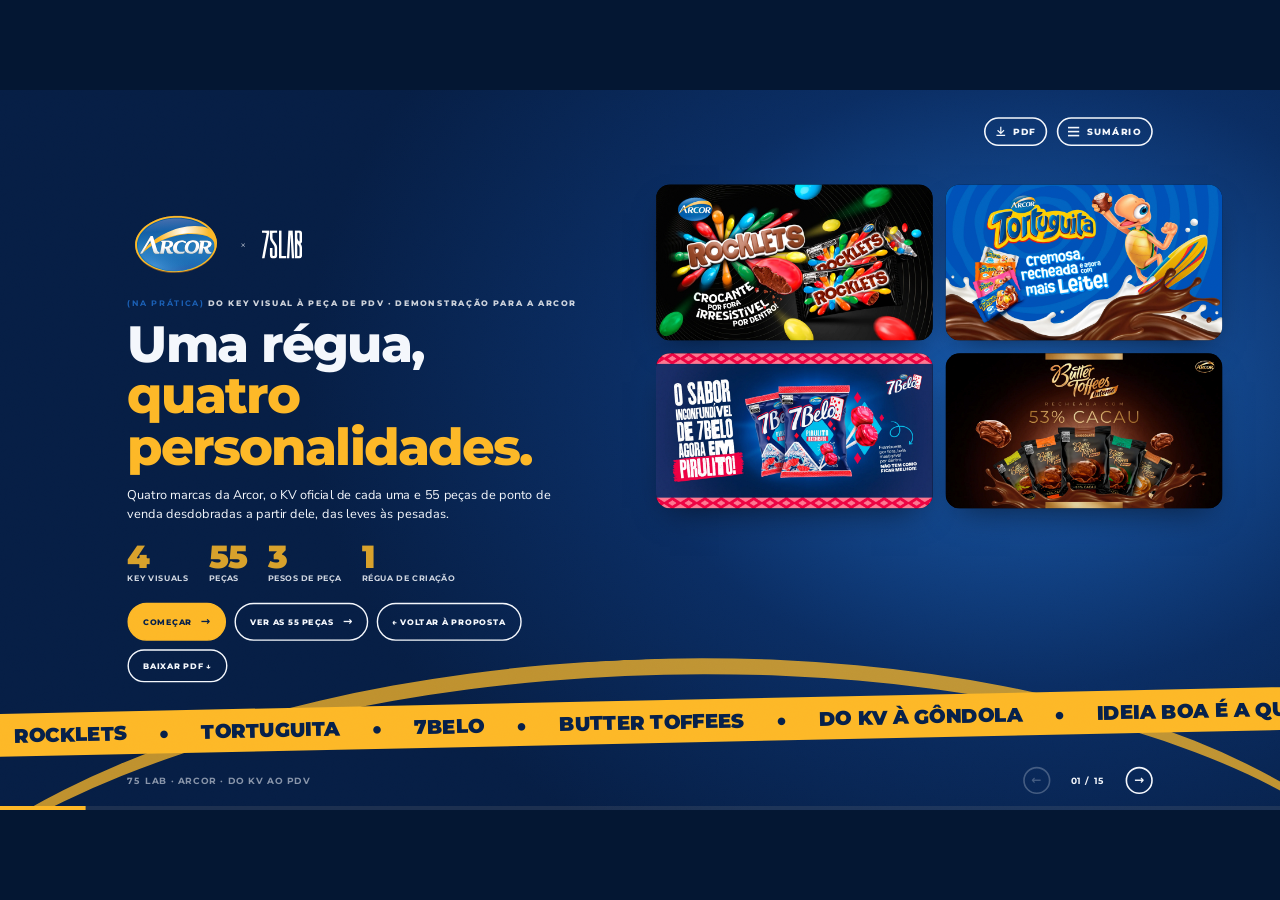
==== commit 2c3252d8: "Do KV ao PDV: tema Arcor (azul e dourado, Montserrat e Nunito Sans, cantos suaves, transição com o l" ====
--- a/index.html
+++ b/index.html
@@ -9,8 +9,8 @@
 <link rel="icon" href="assets/75lab-lime.png">
 <link rel="preconnect" href="https://fonts.googleapis.com">
 <link rel="preconnect" href="https://fonts.gstatic.com" crossorigin>
-<link href="https://fonts.googleapis.com/css2?family=Big+Shoulders+Display:wght@700;900&family=Space+Grotesk:wght@400;500;600;700&family=Space+Mono:wght@400;700&display=swap" rel="stylesheet">
-<link rel="stylesheet" href="assets/deck.css?v=20261029154907">
+<link href="https://fonts.googleapis.com/css2?family=Montserrat:wght@600;700;800;900&family=Nunito+Sans:opsz,wght@6..12,400;6..12,600;6..12,700;6..12,800&display=swap" rel="stylesheet">
+<link rel="stylesheet" href="assets/deck.css?v=20261029163727">
 </head>
 <body>
 
@@ -61,6 +61,7 @@
       <img src="assets/kv/rocklets.webp" alt=""><img src="assets/kv/tortuguita.webp" alt=""><img src="assets/kv/7belo.webp" alt=""><img src="assets/kv/butter-toffees.webp" alt="">
     </div>
     <div class="veu sangra"></div>
+    <div class="arco sangra" aria-hidden="true"></div>
     <div class="texto">
       <div class="duas-marcas anima"><img class="arcor" src="assets/logos/arcor.svg" alt="Arcor"><span>×</span><img class="lab" src="assets/logos/75lab-logo-lime.svg" alt="75 LAB"></div>
       <span class="eyebrow anima d1"><b>(Na prática)</b> Do key visual à peça de PDV · demonstração para a Arcor</span>
@@ -70,7 +71,7 @@
       <div class="acoes anima d5">
         <button class="botao cheio seta" data-ir="por-que" data-cursor="Ir">Começar</button>
         <button class="botao seta" data-ir="galeria" data-cursor="Ver">Ver as 55 peças</button>
-        <a class="botao so-tela" href="https://projetos.75lab.com.br/arcor-rfq-75lab/" data-cursor="Voltar">← Voltar à proposta</a>
+        <a class="botao so-tela" href="https://projetos.75lab.com.br/arcor-rfq-75lab/#33" data-cursor="Voltar">← Voltar à proposta</a>
         <a class="botao so-tela" href="arcor-kv-pdv-75lab.pdf" download="Arcor x 75 LAB - Do KV ao PDV.pdf" data-cursor="Baixar">Baixar PDF ↓</a>
       </div>
     </div>
@@ -246,7 +247,7 @@
   </section>
 
   <!-- ===================================================== 11 galeria -->
-  <section id="galeria" class="tela s-gal" data-tema="claro" data-titulo="As 55 peças" data-cap="(04) As 55 peças">
+  <section id="galeria" class="tela s-gal" data-tema="claro" data-titulo="As 55 peças" data-cap="(04) As 55 peças" data-estados="#galMarcas button">
     <span class="eyebrow anima"><b>(04)</b> As 55 peças da rodada 2</span>
     <h2 class="anima d1">Cada peça com medida, material <span class="onda t-teal">e função na loja.</span></h2>
     <div class="filtros anima d2" id="galMarcas"></div>
@@ -258,7 +259,7 @@
   </section>
 
   <!-- ===================================================== 12 mesma peça -->
-  <section id="comparar" class="tela s-cmp" data-tema="escuro" data-titulo="A mesma peça, quatro marcas" data-cap="(04) As 55 peças">
+  <section id="comparar" class="tela s-cmp" data-tema="escuro" data-titulo="A mesma peça, quatro marcas" data-cap="(04) As 55 peças" data-estados="#cmpTipos button">
     <span class="eyebrow anima"><b>(04)</b> A régua por trás das quatro</span>
     <h2 class="anima d1">A estrutura é uma régua. <span class="t-lime">A personalidade é da marca.</span></h2>
     <div class="tipos anima d2" id="cmpTipos"></div>
@@ -306,7 +307,7 @@
     <h2 class="anima d1">Ideia boa é a que acontece <span class="apagada">na gôndola.</span></h2>
     <p class="lead anima d2">Esta é a criação que a Arcor recebe toda semana: o KV de vocês, lido com estratégia, desdobrado em peças que sabem onde vão ficar na loja.</p>
     <div class="acoes anima d3">
-      <a class="botao cheio seta" href="https://projetos.75lab.com.br/arcor-rfq-75lab/" data-cursor="Voltar">Voltar à proposta técnica</a>
+      <a class="botao cheio seta" href="https://projetos.75lab.com.br/arcor-rfq-75lab/#33" data-cursor="Voltar">Voltar à proposta técnica</a>
       <a class="botao seta" href="https://wa.me/5511986765634?text=Ol%C3%A1%2C%20vi%20a%20demonstra%C3%A7%C3%A3o%20de%20PDV%20da%2075%20LAB%20para%20a%20Arcor" target="_blank" rel="noopener" data-cursor="Abrir">Fale conosco no WhatsApp</a>
       <button class="botao seta" data-ir="galeria" data-cursor="Ver">Rever as 55 peças</button>
     </div>
@@ -329,7 +330,7 @@
     <div class="nav"><button id="ant" aria-label="Tela anterior" data-cursor="Voltar">←</button><span id="cont">01 / 15</span><button id="prox" aria-label="Próxima tela" data-cursor="Seguir">→</button></div>
   </footer>
   <div id="prog"><i></i></div>
-  <div id="wipe"><img src="assets/75lab-black.png" alt=""></div>
+  <div id="wipe"><img src="assets/logos/arcor.svg" alt=""></div>
   <nav id="sumario" aria-label="Sumário"><button class="botao mini fechar" data-cursor="Fechar">Fechar ✕</button><h2>Sumário · <span>Arcor × 75 LAB</span></h2><ol id="sumLista"></ol></nav>
   <div class="grao"></div>
 </div></div>
@@ -338,7 +339,7 @@
 <div id="cursor"></div><div id="anel"><span id="anelTxt"></span></div>
 <div id="gire"><img src="assets/75lab-lime.png" alt="75 LAB"><div class="tel"></div><h3>Gire o celular</h3><p>A apresentação foi desenhada na horizontal. Deitado, o celular mostra a tela inteira.</p><button class="botao mini" id="verAssim">Ver assim mesmo</button></div>
 
-<script src="assets/pecas.js?v=20261029154907"></script>
-<script src="assets/deck.js?v=20261029154907"></script>
+<script src="assets/pecas.js?v=20261029163727"></script>
+<script src="assets/deck.js?v=20261029163727"></script>
 </body>
 </html>
--- a/assets/deck.css
+++ b/assets/deck.css
@@ -438,11 +438,11 @@
 .s-gal .ficha-g .dados dd{margin:2px 0 0;font-size:12.5px;font-weight:600}
 .s-gal .cta{right:72px;top:192px}
 .s-gal .todas-g{display:none}
-.pdf .s-gal .filtros,.pdf .s-gal .grade-g,.pdf .s-gal .ficha-g{display:none}
-.pdf .s-gal .todas-g{display:grid;position:absolute;left:72px;right:72px;top:232px;grid-template-columns:repeat(11,1fr);gap:6px}
-.pdf .s-gal .todas-g div{position:relative;background:#fff;height:96px;overflow:hidden}
-.pdf .s-gal .todas-g img{width:100%;height:100%;object-fit:cover;display:block}
-.pdf .s-gal .todas-g span{position:absolute;left:0;bottom:0;background:rgba(5,5,5,.8);color:var(--paper);font-family:var(--mono);font-size:8px;font-weight:700;padding:2px 4px}
+.pdf .s-gal:not(.estados) .filtros,.pdf .s-gal:not(.estados) .grade-g,.pdf .s-gal:not(.estados) .ficha-g{display:none}
+.pdf .s-gal:not(.estados) .todas-g{display:grid;position:absolute;left:72px;right:72px;top:232px;grid-template-columns:repeat(11,1fr);gap:6px}
+.pdf .s-gal:not(.estados) .todas-g div{position:relative;background:#fff;height:96px;overflow:hidden}
+.pdf .s-gal:not(.estados) .todas-g img{width:100%;height:100%;object-fit:cover;display:block}
+.pdf .s-gal:not(.estados) .todas-g span{position:absolute;left:0;bottom:0;background:rgba(5,5,5,.8);color:var(--paper);font-family:var(--mono);font-size:8px;font-weight:700;padding:2px 4px}
 
 /* 12 a mesma peça */
 .s-cmp .tipos{position:absolute;left:72px;top:232px;display:flex;gap:6px}
@@ -502,3 +502,185 @@
 .s-tg .porque{top:712px}
 .s-capa .kvs-capa{left:900px}
 .s-gal .ficha-g .dados dl{grid-template-columns:repeat(4,auto);gap:8px 18px}
+
+/* =====================================================================
+   TEMA ARCOR · azul e dourado do logo, tipografia redonda, cantos suaves
+   e nenhuma imagem cortada: peça e KV sempre inteiros, numa moldura branca
+   ===================================================================== */
+:root{
+  --ink:#06204A;--ink-2:#0A2D63;--ink-3:#103C80;--ink-4:#16488F;
+  --paper:#F4F7FC;--paper-2:#E6EDF8;--paper-3:#D3DEEF;
+  --lime:#FDB827;--lime-2:#F5A800;--teal:#1A5FB4;--teal-2:#5B9BE6;--alerta:#E5322D;
+  --titulo:'Montserrat',system-ui,sans-serif;--corpo:'Nunito Sans',system-ui,sans-serif;--mono:'Montserrat',system-ui,sans-serif;
+  --linha-c:rgba(6,32,74,.14);--linha-e:rgba(255,255,255,.2);
+  --raio:18px;--raio-p:10px;
+}
+html,body,#wrap{background:#041733}
+#stage{background:var(--ink-2)}
+.tela[data-tema=escuro]{background:radial-gradient(1100px 760px at 78% 28%,#1652A8 0,#0A2D63 52%,#061E45 100%);color:#fff}
+.tela[data-tema=claro]{background:var(--paper)}
+.tela[data-tema=lime]{background:var(--lime);color:var(--ink)}
+.tela[data-tema=escuro]::before{background:radial-gradient(520px circle at var(--mx) var(--my),rgba(253,184,39,.10),transparent 70%)}
+.grao{opacity:.035}
+
+/* tipografia */
+h1,h2,h3,.num{font-family:var(--titulo);font-weight:800;text-transform:none;letter-spacing:-.025em;line-height:1.06}
+.tela>.miolo>h2{font-size:46px;line-height:1.08}
+.eyebrow{font-family:var(--titulo);font-weight:800;font-size:12px;letter-spacing:.16em}
+.eyebrow b{color:var(--teal)}
+[data-tema=escuro] .eyebrow b,[data-tema=escuro] .eyebrow{color:var(--lime)}
+[data-tema=escuro] .eyebrow{color:rgba(255,255,255,.75)}
+[data-tema=escuro] .eyebrow b{color:var(--lime)}
+.t-lime{color:var(--lime)}
+[data-tema=claro] .t-lime,[data-tema=claro] .t-teal{color:var(--teal)}
+.apagada{opacity:.45}
+.onda::after{background-image:url("data:image/svg+xml;utf8,<svg xmlns='http://www.w3.org/2000/svg' width='40' height='12' viewBox='0 0 40 12'><path d='M0 6 Q10 0 20 6 T40 6' fill='none' stroke='%23FDB827' stroke-width='3.4'/></svg>")}
+.lead{font-family:var(--corpo)}
+
+/* botões, rótulos e moldura geral */
+.botao{border-radius:999px;font-family:var(--titulo);font-weight:800;letter-spacing:.06em;border-width:2px}
+.botao:hover{background:var(--lime);color:var(--ink);border-color:var(--lime);box-shadow:0 8px 22px -8px rgba(6,32,74,.55);transform:translateY(-2px)}
+.botao.cheio{background:var(--lime);color:var(--ink);border-color:var(--lime)}
+[data-tema=claro] .botao.cheio,[data-tema=lime] .botao.cheio{background:var(--teal);color:#fff;border-color:var(--teal)}
+.cta{border-radius:999px;font-family:var(--titulo);font-weight:800;background:var(--lime);color:var(--ink)}
+.etq{border-radius:var(--raio-p);font-family:var(--titulo);font-weight:800;background:var(--lime);color:var(--ink)}
+.etq b{font-family:var(--titulo);font-weight:800;font-size:15px}
+.fonte{font-family:var(--corpo);font-size:11px}
+.liga,[data-tema=escuro] .liga{stroke:var(--lime)}
+[data-tema=claro] .liga{stroke:var(--teal)}
+
+/* moldura: a imagem inteira, centrada, sem corte */
+.moldura,.s-mrc .heroi,.s-7b .tres-h figure,.s-cmp .quatro-c figure,.s-gal .ficha-g figure{background:#fff;border-radius:var(--raio);overflow:hidden}
+.s-mrc .heroi img,.s-7b .tres-h img,.s-cmp .quatro-c img,.s-gal .ficha-g figure img,.s-gal .grade-g button img,.s-mrc .faixa-m img,.s-jor .et .imgs img,.s-fim2 .mosaico-f img,.s-reg .foto-regra img,.s-met .exemplo img{object-fit:contain;background:#fff}
+
+/* moldura global: topo, rodapé, transição, cursor */
+#topo .lab.m-escuro{filter:brightness(0) invert(1)}
+#btnSumario,#btnPdf{border-radius:999px;font-family:var(--titulo);font-weight:800}
+#btnSumario:hover,#btnPdf:hover{background:var(--lime);border-color:var(--lime);color:var(--ink)}
+#rodape{font-family:var(--titulo);font-weight:700}
+#rodape .nav button{border-radius:50%;width:34px;height:34px}
+#rodape .nav button:hover{background:var(--lime);border-color:var(--lime)}
+#prog i{background:var(--lime)}
+#wipe{background:var(--teal)}
+#wipe.ink{background:var(--ink)}
+#wipe img{height:72px;opacity:1}
+#sumario{background:var(--ink)}
+#sumario h2{font-size:44px}
+#sumario li button b{color:var(--lime);font-family:var(--titulo)}
+#sumario li button:hover,#sumario li button.atual{background:var(--lime);color:var(--ink);border-radius:var(--raio-p)}
+#sumario li.cap-s{color:var(--lime);font-family:var(--titulo);font-weight:800}
+#anel.sobre{background:var(--lime)}
+#caixa{background:rgba(4,23,51,.94)}
+#caixa img{background:#fff;border-radius:var(--raio);padding:14px}
+#caixa .fechar{border-radius:999px}
+
+/* 01 capa: KVs inteiros em 16:9 e o arco dourado do logo */
+.s-capa{background:radial-gradient(900px 700px at 80% 40%,#1A5FB4 0,#0A2D63 55%,#061E45 100%)}
+.s-capa .veu{display:none}
+.s-capa .arco{position:absolute;left:-200px;right:-200px;top:470px;height:900px;border-radius:50%;border-top:26px solid var(--lime);opacity:.9;transform:rotate(-4deg);pointer-events:none}
+.s-capa .kvs-capa{left:820px;right:72px;top:118px;bottom:auto;transform:none;grid-template-rows:auto auto;gap:16px}
+.s-capa .kvs-capa img{aspect-ratio:16/9;height:auto;object-fit:contain;border-radius:var(--raio);box-shadow:0 18px 40px -18px rgba(0,0,0,.6);animation:flutua-kv 7s ease-in-out infinite;background:#000}
+.s-capa .kvs-capa img:nth-child(2){animation-delay:-1.75s}.s-capa .kvs-capa img:nth-child(3){animation-delay:-3.5s}.s-capa .kvs-capa img:nth-child(4){animation-delay:-5.25s}
+@keyframes flutua-kv{0%,100%{transform:translateY(0)}50%{transform:translateY(-8px)}}
+.s-capa .texto{width:700px}
+.s-capa h1{font-size:72px;line-height:1.02;letter-spacing:-.03em}
+.s-capa .eyebrow{color:rgba(255,255,255,.8)}
+.nums-capa b{font-family:var(--titulo);font-weight:900;font-size:46px;color:var(--lime)}
+.nums-capa span{font-family:var(--titulo)}
+.s-capa .marquee{background:var(--lime);color:var(--ink)}
+.s-capa .marquee div{font-family:var(--titulo);font-weight:900;font-size:24px}
+.s-capa .marquee span::after{content:'●';font-size:12px}
+
+/* 02 por que */
+.s-porq .trio>div{border-radius:var(--raio);border:0;box-shadow:0 14px 34px -20px rgba(6,32,74,.45)}
+.s-porq .trio>div.sai{background:var(--teal);color:#fff}
+.s-porq .trio .num{font-size:96px;color:var(--teal)}
+.s-porq .trio .sai .num,.s-porq .trio .sai .n{color:var(--lime)}
+.s-porq .trio b{font-size:24px}
+.s-porq .trio .n{font-family:var(--titulo)}
+.sta::before{background:var(--lime)}
+.sta::after{border-left-color:var(--lime)}
+
+/* 03 KVs: quatro KVs inteiros lado a lado */
+.s-kvs .quatro-kv{grid-template-columns:repeat(4,1fr);gap:18px;top:250px}
+.s-kvs figure{height:auto;background:none;overflow:visible}
+.s-kvs figure::after{display:none}
+.s-kvs figure img{aspect-ratio:16/9;height:auto;object-fit:contain;border-radius:var(--raio);opacity:1;background:#000;box-shadow:0 16px 36px -18px rgba(0,0,0,.6)}
+.s-kvs figure q{position:static;display:block;margin-top:18px;font-family:var(--titulo);font-weight:800;font-size:21px;line-height:1.2;text-transform:none;color:#fff}
+.s-kvs figure span{position:static;display:inline-block;margin-top:12px;font-family:var(--titulo);font-weight:800;background:var(--lime);color:var(--ink);padding:4px 10px;border-radius:999px}
+
+/* 04 método */
+.s-met .dg{border:0;border-radius:var(--raio);box-shadow:0 14px 34px -20px rgba(6,32,74,.45)}
+.s-met .dg .n{font-family:var(--titulo);font-weight:900;color:var(--lime);-webkit-text-stroke:1px var(--teal)}
+.s-met .dg b{font-size:21px}
+.s-met .dg em{font-family:var(--titulo);color:var(--teal)}
+.s-met .exemplo{background:var(--teal);border-radius:var(--raio)}
+.s-met .exemplo img{border-radius:var(--raio-p)}
+.s-met .exemplo img:first-child{object-fit:contain;background:#000}
+.s-met .exemplo p{font-family:var(--titulo);font-weight:800;font-size:22px;text-transform:none}
+
+/* 05 régua */
+.s-reg .lados>div{border-radius:var(--raio);background:rgba(255,255,255,.06)}
+.s-reg .lados .entra{border-color:var(--lime)}
+.s-reg li{font-family:var(--corpo)}
+.s-reg .foto-regra img{border-radius:var(--raio);border:0;height:340px;padding:10px}
+.s-reg .foto-regra p b{font-family:var(--titulo);font-weight:800;font-size:21px;text-transform:none}
+
+/* 06 sistema (dourado) */
+.s-sis .ps{border:0;border-radius:var(--raio);background:#fff}
+.s-sis .ps:nth-child(3){background:var(--ink);color:#fff}
+.s-sis .tag{border-radius:999px;font-family:var(--titulo);background:var(--teal);color:#fff}
+.s-sis .ps:nth-child(3) .tag{background:var(--lime);color:var(--ink)}
+.s-sis .ps b{font-size:32px}
+.s-sis .tir i{font-family:var(--titulo);font-weight:800;font-size:18px}
+.s-sis .tir span{font-family:var(--titulo)}
+
+/* 07 a 10 marcas */
+.s-mrc .leitura dt{font-family:var(--titulo)}
+.s-mrc .porque{font-family:var(--titulo);font-weight:800;text-transform:none;font-size:20px;line-height:1.25}
+.s-mrc .kv-m{object-fit:contain;background:#000;border-radius:var(--raio-p)}
+.s-mrc .faixa-m img{border-radius:var(--raio-p)}
+.s-7b .cab-m{width:1060px}
+.s-7b .cab-m h2{font-size:50px}
+.s-7b .kv-m{left:1172px;width:356px;height:200px}
+.s-rk>.miolo>h2,.s-tg>.miolo>h2{font-size:46px}
+.s-bt>.miolo>h2{font-size:44px}
+
+/* 11 galeria */
+.s-gal .filtros button{border-radius:999px;font-family:var(--titulo);font-weight:800}
+.s-gal .filtros button.on,.s-gal .filtros button:hover{background:var(--teal);color:#fff;border-color:var(--teal)}
+.s-gal .grade-g button{border-radius:var(--raio-p);border:2px solid var(--paper-3)}
+.s-gal .grade-g button span{background:rgba(6,32,74,.82);font-family:var(--titulo)}
+.s-gal .grade-g button.on{border-color:var(--teal)}
+.s-gal .ficha-g{border-radius:var(--raio);background:var(--ink);overflow:hidden}
+.s-gal .ficha-g figure{border-radius:0}
+.s-gal .ficha-g .dados b{font-family:var(--titulo);font-weight:800;font-size:22px;text-transform:none}
+.s-gal .ficha-g .dados .cod{color:var(--lime);font-family:var(--titulo)}
+.s-gal .ficha-g .dados dt{font-family:var(--titulo)}
+
+/* 12 comparar */
+.s-cmp .tipos button{border-radius:999px;font-family:var(--titulo);font-weight:800;border-color:rgba(255,255,255,.6)}
+.s-cmp .tipos button.on,.s-cmp .tipos button:hover{background:var(--lime);border-color:var(--lime);color:var(--ink)}
+.s-cmp .leg-c{font-family:var(--corpo)}
+
+/* 13 jornada */
+.s-jor .et{border:0;border-radius:var(--raio);box-shadow:0 14px 34px -20px rgba(6,32,74,.45)}
+.s-jor .et .n{border-radius:999px;background:var(--teal);font-family:var(--titulo)}
+.s-jor .et b{font-size:24px}
+.s-jor .et .imgs img{border-radius:var(--raio-p);border:1px solid var(--paper-3)}
+.s-jor .et em{font-family:var(--titulo);color:var(--teal)}
+.s-jor .porque-j{font-family:var(--titulo);font-weight:800;text-transform:none;font-size:23px;line-height:1.25;border-left-color:var(--lime)}
+
+/* 14 depois */
+.s-dep2 .bol{border-radius:50%;font-family:var(--titulo);border-color:var(--lime);background:var(--ink-2)}
+.s-dep2 .pd b{font-size:24px}
+.s-dep2 .pd em{font-family:var(--titulo)}
+
+/* 15 encerramento (dourado) */
+.s-fim2>.miolo>h2{font-size:70px}
+.s-fim2 .mosaico-f img{border:0;border-radius:var(--raio)}
+.s-fim2 .inst{font-family:var(--corpo);border-top-color:rgba(6,32,74,.25)}
+.s-capa .arco{top:712px;transform:rotate(-2.5deg);border-top-width:20px}
+.s-kvs .quatro-kv{top:290px}
+.s-capa .duas-marcas .lab{filter:brightness(0) invert(1)}
+.s-capa .arco{opacity:.75}
